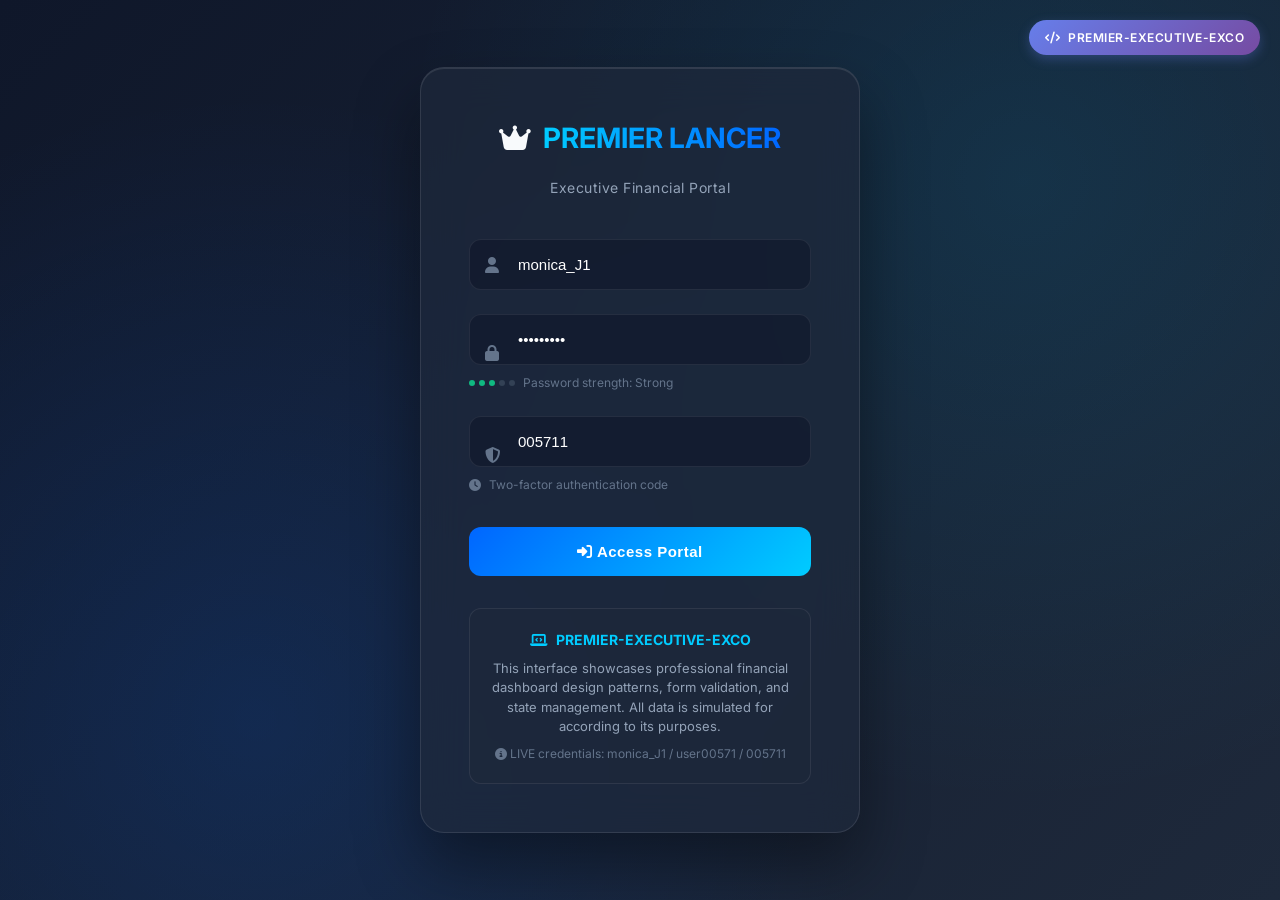
==== index.html @ aa8346c4 "Add files via upload" ====
<!DOCTYPE html>
<html lang="en">
<head>
    <meta charset="UTF-8">
    <meta name="viewport" content="width=device-width, initial-scale=1.0">
    <title>Premier Lancer Portal | PREMIER-EXECUTIVE-EXCO</title>
    <link rel="stylesheet" href="main.css">
    <link rel="stylesheet" href="animations.css">
    <link rel="stylesheet" href="https://cdnjs.cloudflare.com/ajax/libs/font-awesome/6.4.0/css/all.min.css">
    <link href="https://fonts.googleapis.com/css2?family=Inter:wght@300;400;500;600;700&display=swap" rel="stylesheet">
    <style>
        .portfolio-badge {
            position: fixed;
            top: 20px;
            right: 20px;
            background: linear-gradient(135deg, #667eea 0%, #764ba2 100%);
            color: white;
            padding: 8px 16px;
            border-radius: 20px;
            font-size: 12px;
            font-weight: 600;
            letter-spacing: 0.5px;
            z-index: 1000;
            box-shadow: 0 4px 12px rgba(102, 126, 234, 0.3);
            display: flex;
            align-items: center;
            gap: 8px;
            animation: fadeIn 0.6s ease;
        }
        
        .login-container {
            min-height: 100vh;
            display: flex;
            align-items: center;
            justify-content: center;
            background: linear-gradient(135deg, #0f172a 0%, #1e293b 100%);
            position: relative;
            overflow: hidden;
        }
        
        .login-background {
            position: absolute;
            top: 0;
            left: 0;
            right: 0;
            bottom: 0;
            background: 
                radial-gradient(circle at 20% 80%, rgba(0, 102, 255, 0.15) 0%, transparent 50%),
                radial-gradient(circle at 80% 20%, rgba(0, 204, 255, 0.1) 0%, transparent 50%);
            animation: backgroundFloat 20s ease-in-out infinite alternate;
        }
        
        .login-card {
            width: 100%;
            max-width: 440px;
            background: rgba(30, 41, 59, 0.7);
            backdrop-filter: blur(20px);
            border: 1px solid rgba(255, 255, 255, 0.1);
            border-radius: 24px;
            padding: 48px;
            box-shadow: 
                0 32px 64px rgba(0, 0, 0, 0.4),
                inset 0 1px 0 rgba(255, 255, 255, 0.1);
            animation: slideUp 0.8s cubic-bezier(0.4, 0, 0.2, 1);
        }
        
        .login-header {
            text-align: center;
            margin-bottom: 40px;
        }
        
        .brand {
            display: flex;
            align-items: center;
            justify-content: center;
            gap: 12px;
            margin-bottom: 16px;
            font-size: 28px;
            font-weight: 700;
        }
        
        .brand-gradient {
            background: linear-gradient(90deg, #00CCFF, #0066FF);
            -webkit-background-clip: text;
            -webkit-text-fill-color: transparent;
        }
        
        .login-subtitle {
            color: #94a3b8;
            font-size: 14px;
            letter-spacing: 0.5px;
        }
        
        .input-group {
            margin-bottom: 24px;
            position: relative;
        }
        
        .input-icon {
            position: absolute;
            left: 16px;
            top: 50%;
            transform: translateY(-50%);
            color: #64748b;
            font-size: 16px;
        }
        
        .form-input {
            width: 100%;
            padding: 16px 16px 16px 48px;
            background: rgba(15, 23, 42, 0.6);
            border: 1px solid rgba(255, 255, 255, 0.08);
            border-radius: 12px;
            color: white;
            font-size: 15px;
            transition: all 0.3s ease;
        }
        
        .form-input:focus {
            outline: none;
            border-color: #0066FF;
            box-shadow: 0 0 0 3px rgba(0, 102, 255, 0.1);
            background: rgba(15, 23, 42, 0.8);
        }
        
        .security-indicator {
            display: flex;
            align-items: center;
            gap: 8px;
            margin-top: 8px;
            font-size: 12px;
            color: #64748b;
        }
        
        .security-dots {
            display: flex;
            gap: 4px;
        }
        
        .security-dot {
            width: 6px;
            height: 6px;
            border-radius: 50%;
            background: #334155;
            transition: all 0.3s ease;
        }
        
        .security-dot.active {
            background: #10B981;
        }
        
        .btn-login {
            width: 100%;
            padding: 16px;
            background: linear-gradient(135deg, #0066FF 0%, #00CCFF 100%);
            border: none;
            border-radius: 12px;
            color: white;
            font-size: 15px;
            font-weight: 600;
            letter-spacing: 0.5px;
            cursor: pointer;
            transition: all 0.3s ease;
            margin-top: 8px;
        }
        
        .btn-login:hover {
            transform: translateY(-2px);
            box-shadow: 0 8px 24px rgba(0, 102, 255, 0.3);
        }
        
        .portfolio-note {
            background: rgba(30, 41, 59, 0.5);
            border: 1px solid rgba(255, 255, 255, 0.08);
            border-radius: 12px;
            padding: 20px;
            margin-top: 32px;
            text-align: center;
        }
        
        .portfolio-note h4 {
            font-size: 14px;
            color: #00CCFF;
            margin-bottom: 8px;
            display: flex;
            align-items: center;
            justify-content: center;
            gap: 8px;
        }
        
        .portfolio-note p {
            font-size: 13px;
            color: #94a3b8;
            line-height: 1.5;
        }
    </style>
</head>
<body>
    <!-- Portfolio Identifier -->
    <div class="portfolio-badge">
        <i class="fas fa-code"></i>
        PREMIER-EXECUTIVE-EXCO
    </div>

    <div class="login-container">
        <div class="login-background"></div>
        
        <div class="login-card">
            <div class="login-header">
                <div class="brand">
                    <i class="fas fa-crown"></i>
                    <span class="brand-gradient">PREMIER LANCER</span>
                </div>
                <p class="login-subtitle">Executive Financial Portal</p>
            </div>
            
            <form id="loginForm">
                <div class="input-group">
                    <i class="fas fa-user input-icon"></i>
                    <input type="text" 
                           class="form-input" 
                           id="username"
                           placeholder="Enter: monica_J1"
                           required>
                </div>
                
                <div class="input-group">
                    <i class="fas fa-lock input-icon"></i>
                    <input type="password" 
                           class="form-input" 
                           id="password"
                           placeholder="Enter: user00571"
                           required>
                    <div class="security-indicator">
                        <div class="security-dots">
                            <div class="security-dot active"></div>
                            <div class="security-dot active"></div>
                            <div class="security-dot active"></div>
                            <div class="security-dot"></div>
                            <div class="security-dot"></div>
                        </div>
                        <span>Password strength: Strong</span>
                    </div>
                </div>
                
                <div class="input-group">
                    <i class="fas fa-shield-alt input-icon"></i>
                    <input type="text" 
                           class="form-input" 
                           id="totp"
                           placeholder="Enter: 005711"
                           required>
                    <div class="security-indicator">
                        <i class="fas fa-clock"></i>
                        <span>Two-factor authentication code</span>
                    </div>
                </div>
                
                <button type="submit" class="btn-login">
                    <i class="fas fa-sign-in-alt"></i>
                    Access Portal
                </button>
            </form>
            
            <div class="portfolio-note">
                <h4><i class="fas fa-laptop-code"></i> PREMIER-EXECUTIVE-EXCO</h4>
                <p>This interface showcases professional financial dashboard design patterns, form validation, and state management. All data is simulated for according to its purposes.</p>
                <p style="margin-top: 8px; font-size: 12px; color: #64748b;">
                    <i class="fas fa-info-circle"></i>
                    LIVE credentials: monica_J1 / user00571 / 005711
                </p>
            </div>
        </div>
    </div>

    <script>
        class LoginManager {
            constructor() {
                this.form = document.getElementById('loginForm');
                this.init();
            }
            
            init() {
                this.form.addEventListener('submit', this.handleSubmit.bind(this));
                this.setupAnimations();
                
                // Initialize with correct credentials as placeholders
                document.getElementById('username').value = 'monica_J1';
                document.getElementById('password').value = 'user00571';
                document.getElementById('totp').value = '005711';
            }
            
            setupAnimations() {
                const inputs = document.querySelectorAll('.form-input');
                inputs.forEach(input => {
                    input.addEventListener('focus', () => {
                        input.parentElement.style.transform = 'translateY(-2px)';
                    });
                    
                    input.addEventListener('blur', () => {
                        input.parentElement.style.transform = 'translateY(0)';
                    });
                });
            }
            
            handleSubmit(e) {
                e.preventDefault();
                
                const username = document.getElementById('username').value;
                const password = document.getElementById('password').value;
                const totp = document.getElementById('totp').value;
                
                const btn = this.form.querySelector('button');
                const originalHTML = btn.innerHTML;
                
                // Show loading state
                btn.innerHTML = '<i class="fas fa-spinner fa-spin"></i> Authenticating...';
                btn.disabled = true;
                
                // Simulate API call
                setTimeout(() => {
                    if (username === 'monica_J1' && password === 'user00571' && totp === '005711') {
                        // Success
                        btn.innerHTML = '<i class="fas fa-check"></i> Access Granted';
                        btn.style.background = 'linear-gradient(135deg, #10B981 0%, #059669 100%)';
                        
                        // Add success animation
                        document.querySelector('.login-card').style.animation = 'successPulse 0.6s ease';
                        
                        // Save user session
                        localStorage.setItem('plx_user_session', JSON.stringify({
                            username: username,
                            name: 'Bulleri Johnica',
                            loginTime: new Date().toISOString(),
                            authenticated: true
                        }));
                        
                        setTimeout(() => {
                            window.location.href = 'dashboard.html';
                        }, 800);
                    } else {
                        // Error
                        btn.innerHTML = '<i class="fas fa-times"></i> Invalid Credentials';
                        btn.style.background = 'linear-gradient(135deg, #EF4444 0%, #DC2626 100%)';
                        
                        // Shake animation
                        this.form.style.animation = 'shake 0.5s ease';
                        setTimeout(() => {
                            this.form.style.animation = '';
                        }, 500);
                        
                        // Reset button
                        setTimeout(() => {
                            btn.innerHTML = originalHTML;
                            btn.style.background = '';
                            btn.disabled = false;
                        }, 1500);
                    }
                }, 1200);
            }
        }
        
        // Initialize when DOM is ready
        document.addEventListener('DOMContentLoaded', () => {
            window.loginManager = new LoginManager();
            
            // Add keyframe animations
            const style = document.createElement('style');
            style.textContent = `
                @keyframes shake {
                    0%, 100% { transform: translateX(0); }
                    25% { transform: translateX(-10px); }
                    75% { transform: translateX(10px); }
                }
                
                @keyframes successPulse {
                    0%, 100% { transform: scale(1); }
                    50% { transform: scale(1.02); }
                }
                
                @keyframes fadeIn {
                    from { opacity: 0; }
                    to { opacity: 1; }
                }
                
                @keyframes slideUp {
                    from { transform: translateY(40px); opacity: 0; }
                    to { transform: translateY(0); opacity: 1; }
                }
                
                @keyframes backgroundFloat {
                    0% { transform: translate(0, 0) scale(1); }
                    100% { transform: translate(-10px, 10px) scale(1.05); }
                }
            `;
            document.head.appendChild(style);
            
            // Check for existing session
            const session = localStorage.getItem('plx_user_session');
            if (session) {
                const sessionData = JSON.parse(session);
                // Auto-fill credentials if session exists
                if (sessionData.username === 'monica_J1') {
                    document.getElementById('username').value = 'monica_J1';
                }
            }
            
            // Portfolio console message
            console.log('%c🔐 Premier Lancer Portal - PREMIER-EXECUTIVE-EXCO', 'font-size: 16px; font-weight: bold; color: #00CCFF;');
            console.log('%c👤 Credentials: monica_J1 / user00571 / 005711', 'color: #94A3B8;');
            console.log('%c📱 Professional financial dashboard simulation', 'color: #94A3B8;');
        });
    </script>
</body>
</html>
---- main.css ----
/* ===== CSS Reset & Base Styles ===== */
:root {
    /* Color System */
    --primary-blue: #0066FF;
    --primary-gradient: linear-gradient(135deg, #0066FF 0%, #00CCFF 100%);
    --secondary-gradient: linear-gradient(135deg, #8B5CF6 0%, #EC4899 100%);
    --dark-bg: #0F172A;
    --dark-card: #1E293B;
    --dark-border: rgba(255, 255, 255, 0.08);
    --text-primary: #F8FAFC;
    --text-secondary: #94A3B8;
    --text-muted: #64748B;
    --success: #10B981;
    --warning: #F59E0B;
    --danger: #EF4444;
    
    /* Spacing */
    --radius-lg: 20px;
    --radius-md: 12px;
    --radius-sm: 8px;
    
    /* Shadows */
    --shadow-lg: 0 20px 40px rgba(0, 0, 0, 0.3);
    --shadow-md: 0 10px 20px rgba(0, 0, 0, 0.2);
    --shadow-sm: 0 4px 6px rgba(0, 0, 0, 0.1);
    
    /* Transitions */
    --transition-fast: 0.2s ease;
    --transition-smooth: 0.3s cubic-bezier(0.4, 0, 0.2, 1);
    
    /* Sidebar */
    --sidebar-width: 280px;
    --sidebar-collapsed: 80px;
}

* {
    margin: 0;
    padding: 0;
    box-sizing: border-box;
}

html {
    scroll-behavior: smooth;
}

body {
    font-family: 'Inter', -apple-system, BlinkMacSystemFont, 'Segoe UI', system-ui, sans-serif;
    background: var(--dark-bg);
    color: var(--text-primary);
    line-height: 1.6;
    min-height: 100vh;
    overflow-x: hidden;
}

/* ===== Portfolio Badge ===== */
.portfolio-badge {
    position: fixed;
    top: 20px;
    right: 20px;
    background: linear-gradient(135deg, #667eea 0%, #764ba2 100%);
    color: white;
    padding: 8px 16px;
    border-radius: 20px;
    font-size: 12px;
    font-weight: 600;
    letter-spacing: 0.5px;
    z-index: 1001;
    box-shadow: 0 4px 12px rgba(102, 126, 234, 0.3);
    display: flex;
    align-items: center;
    gap: 8px;
    animation: fadeIn 0.6s ease;
}

/* ===== Utility Classes ===== */
.container {
    width: 100%;
    max-width: 1400px;
    margin: 0 auto;
    padding: 0 20px;
}

.text-gradient {
    background: linear-gradient(90deg, #00CCFF, #0066FF);
    -webkit-background-clip: text;
    -webkit-text-fill-color: transparent;
    background-clip: text;
}

/* ===== Responsive Grid System ===== */
.grid {
    display: grid;
    gap: 24px;
}

.grid-2 { grid-template-columns: repeat(2, 1fr); }
.grid-3 { grid-template-columns: repeat(3, 1fr); }
.grid-4 { grid-template-columns: repeat(4, 1fr); }

/* ===== Responsive Breakpoints ===== */
@media (max-width: 1200px) {
    .grid-4 { grid-template-columns: repeat(3, 1fr); }
}

@media (max-width: 992px) {
    .grid-3, .grid-4 { grid-template-columns: repeat(2, 1fr); }
}

@media (max-width: 768px) {
    .grid-2, .grid-3, .grid-4 { grid-template-columns: 1fr; }
    .container { padding: 0 16px; }
}

/* ===== Card Components ===== */
.card {
    background: var(--dark-card);
    border: 1px solid var(--dark-border);
    border-radius: var(--radius-lg);
    padding: 24px;
    transition: all var(--transition-smooth);
}

.card:hover {
    border-color: rgba(255, 255, 255, 0.12);
    box-shadow: var(--shadow-md);
}

/* ===== Button Styles ===== */
.btn {
    padding: 14px 28px;
    border-radius: var(--radius-md);
    font-weight: 600;
    font-size: 14px;
    border: none;
    cursor: pointer;
    transition: all var(--transition-smooth);
    display: inline-flex;
    align-items: center;
    justify-content: center;
    gap: 10px;
    text-decoration: none;
}

.btn-primary {
    background: var(--primary-gradient);
    color: white;
}

.btn-primary:hover {
    transform: translateY(-2px);
    box-shadow: 0 8px 24px rgba(0, 102, 255, 0.3);
}

.btn-secondary {
    background: rgba(255, 255, 255, 0.05);
    color: var(--text-primary);
    border: 1px solid var(--dark-border);
}

.btn-secondary:hover {
    background: rgba(255, 255, 255, 0.1);
}

/* ===== Form Elements ===== */
.form-group {
    margin-bottom: 20px;
}

.form-label {
    display: block;
    margin-bottom: 8px;
    font-weight: 500;
    color: var(--text-secondary);
    font-size: 14px;
}

.form-input {
    width: 100%;
    padding: 16px;
    background: rgba(15, 23, 42, 0.6);
    border: 1px solid var(--dark-border);
    border-radius: var(--radius-md);
    color: var(--text-primary);
    font-size: 15px;
    transition: all var(--transition-fast);
}

.form-input:focus {
    outline: none;
    border-color: var(--primary-blue);
    box-shadow: 0 0 0 3px rgba(0, 102, 255, 0.1);
}

/* ===== Table Styles ===== */
.data-table {
    width: 100%;
    border-collapse: collapse;
    font-size: 14px;
}

.data-table th {
    padding: 16px;
    text-align: left;
    font-weight: 600;
    color: var(--text-secondary);
    text-transform: uppercase;
    letter-spacing: 0.5px;
    border-bottom: 1px solid var(--dark-border);
}

.data-table td {
    padding: 16px;
    border-bottom: 1px solid rgba(255, 255, 255, 0.05);
}

.data-table tr:hover {
    background: rgba(255, 255, 255, 0.02);
}

/* ===== Mobile Menu Button ===== */
.mobile-menu-btn {
    display: none;
    position: fixed;
    top: 20px;
    left: 20px;
    width: 48px;
    height: 48px;
    background: var(--primary-gradient);
    border: none;
    border-radius: var(--radius-md);
    color: white;
    cursor: pointer;
    z-index: 1002;
    align-items: center;
    justify-content: center;
    font-size: 20px;
    box-shadow: var(--shadow-md);
}

.mobile-menu-btn:hover {
    transform: translateY(-2px);
}

/* ===== Responsive Sidebar Styles ===== */
@media (max-width: 1024px) {
    .mobile-menu-btn {
        display: flex;
    }
    
    .sidebar {
        position: fixed;
        left: -100%;
        top: 0;
        height: 100vh;
        z-index: 1000;
        transition: left 0.3s ease;
        box-shadow: var(--shadow-lg);
    }
    
    .sidebar.active {
        left: 0;
    }
    
    .overlay {
        display: none;
        position: fixed;
        top: 0;
        left: 0;
        right: 0;
        bottom: 0;
        background: rgba(0, 0, 0, 0.5);
        backdrop-filter: blur(4px);
        z-index: 999;
    }
    
    .overlay.active {
        display: block;
    }
}

/* ===== Animation Keyframes ===== */
@keyframes fadeIn {
    from { opacity: 0; }
    to { opacity: 1; }
}

@keyframes slideInLeft {
    from { transform: translateX(-100%); }
    to { transform: translateX(0); }
}

@keyframes slideInRight {
    from { transform: translateX(100%); }
    to { transform: translateX(0); }
}

@keyframes slideUp {
    from { transform: translateY(20px); opacity: 0; }
    to { transform: translateY(0); opacity: 1; }
}

@keyframes pulse {
    0%, 100% { transform: scale(1); }
    50% { transform: scale(1.05); }
}

/* ===== Print Styles ===== */
@media print {
    .mobile-menu-btn,
    .portfolio-badge,
    .sidebar {
        display: none !important;
    }
}
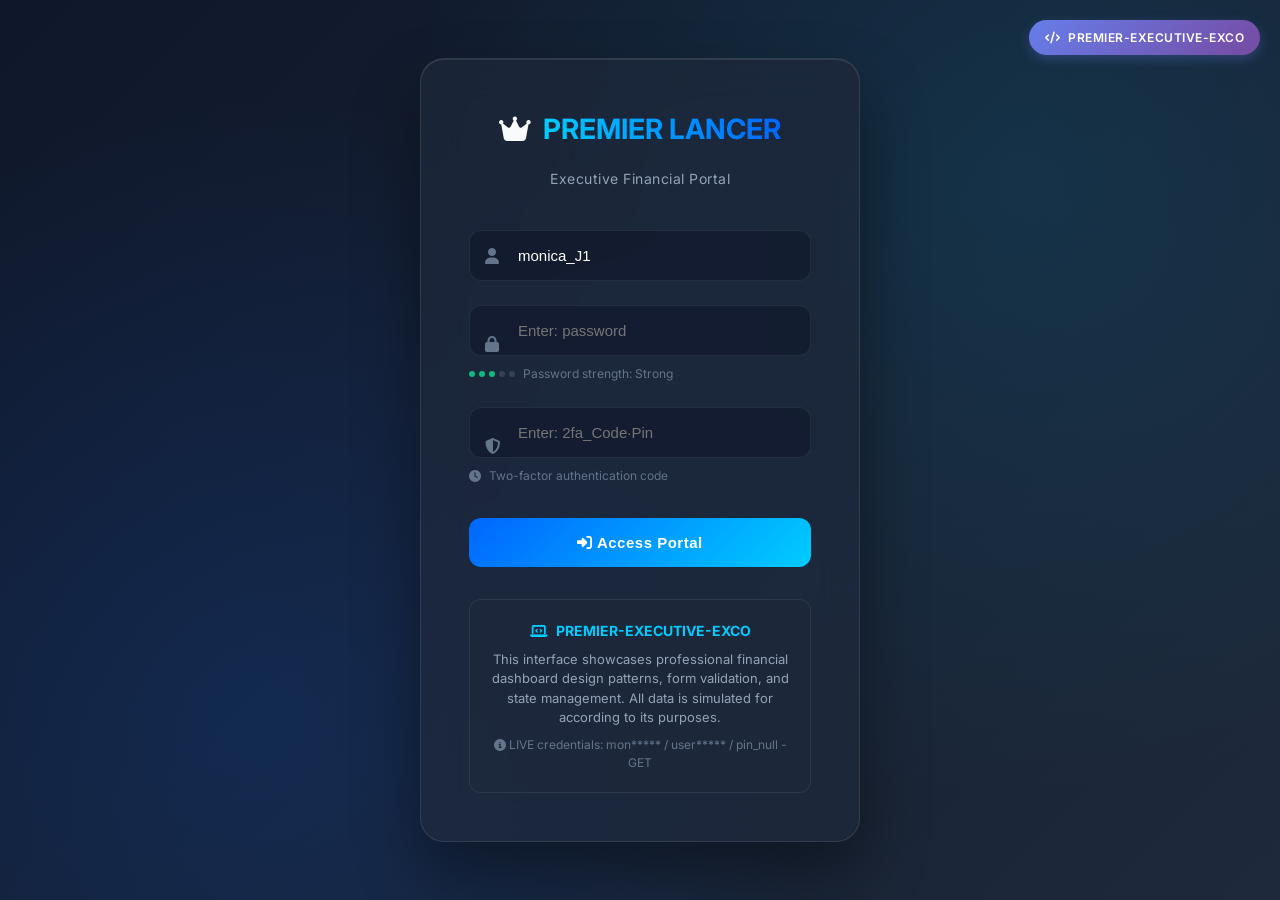
==== commit 3f8826d1: "Update placeholders and remove sensitive data" ====
--- a/index.html
+++ b/index.html
@@ -220,7 +220,7 @@
                     <input type="text" 
                            class="form-input" 
                            id="username"
-                           placeholder="Enter: monica_J1"
+                           placeholder="Enter: username"
                            required>
                 </div>
                 
@@ -229,7 +229,7 @@
                     <input type="password" 
                            class="form-input" 
                            id="password"
-                           placeholder="Enter: user00571"
+                           placeholder="Enter: password"
                            required>
                     <div class="security-indicator">
                         <div class="security-dots">
@@ -248,7 +248,7 @@
                     <input type="text" 
                            class="form-input" 
                            id="totp"
-                           placeholder="Enter: 005711"
+                           placeholder="Enter: 2fa_Code·Pin"
                            required>
                     <div class="security-indicator">
                         <i class="fas fa-clock"></i>
@@ -267,7 +267,7 @@
                 <p>This interface showcases professional financial dashboard design patterns, form validation, and state management. All data is simulated for according to its purposes.</p>
                 <p style="margin-top: 8px; font-size: 12px; color: #64748b;">
                     <i class="fas fa-info-circle"></i>
-                    LIVE credentials: monica_J1 / user00571 / 005711
+                    LIVE credentials: mon***** / user***** / pin_null - GET 
                 </p>
             </div>
         </div>
@@ -286,8 +286,8 @@
                 
                 // Initialize with correct credentials as placeholders
                 document.getElementById('username').value = 'monica_J1';
-                document.getElementById('password').value = 'user00571';
-                document.getElementById('totp').value = '005711';
+                document.getElementById('password').value = '';
+                document.getElementById('totp').value = '';
             }
             
             setupAnimations() {
@@ -401,7 +401,7 @@
                 const sessionData = JSON.parse(session);
                 // Auto-fill credentials if session exists
                 if (sessionData.username === 'monica_J1') {
-                    document.getElementById('username').value = 'monica_J1';
+                    document.getElementById('username').value = '';
                 }
             }
             
@@ -412,4 +412,4 @@
         });
     </script>
 </body>
-</html>+</html>
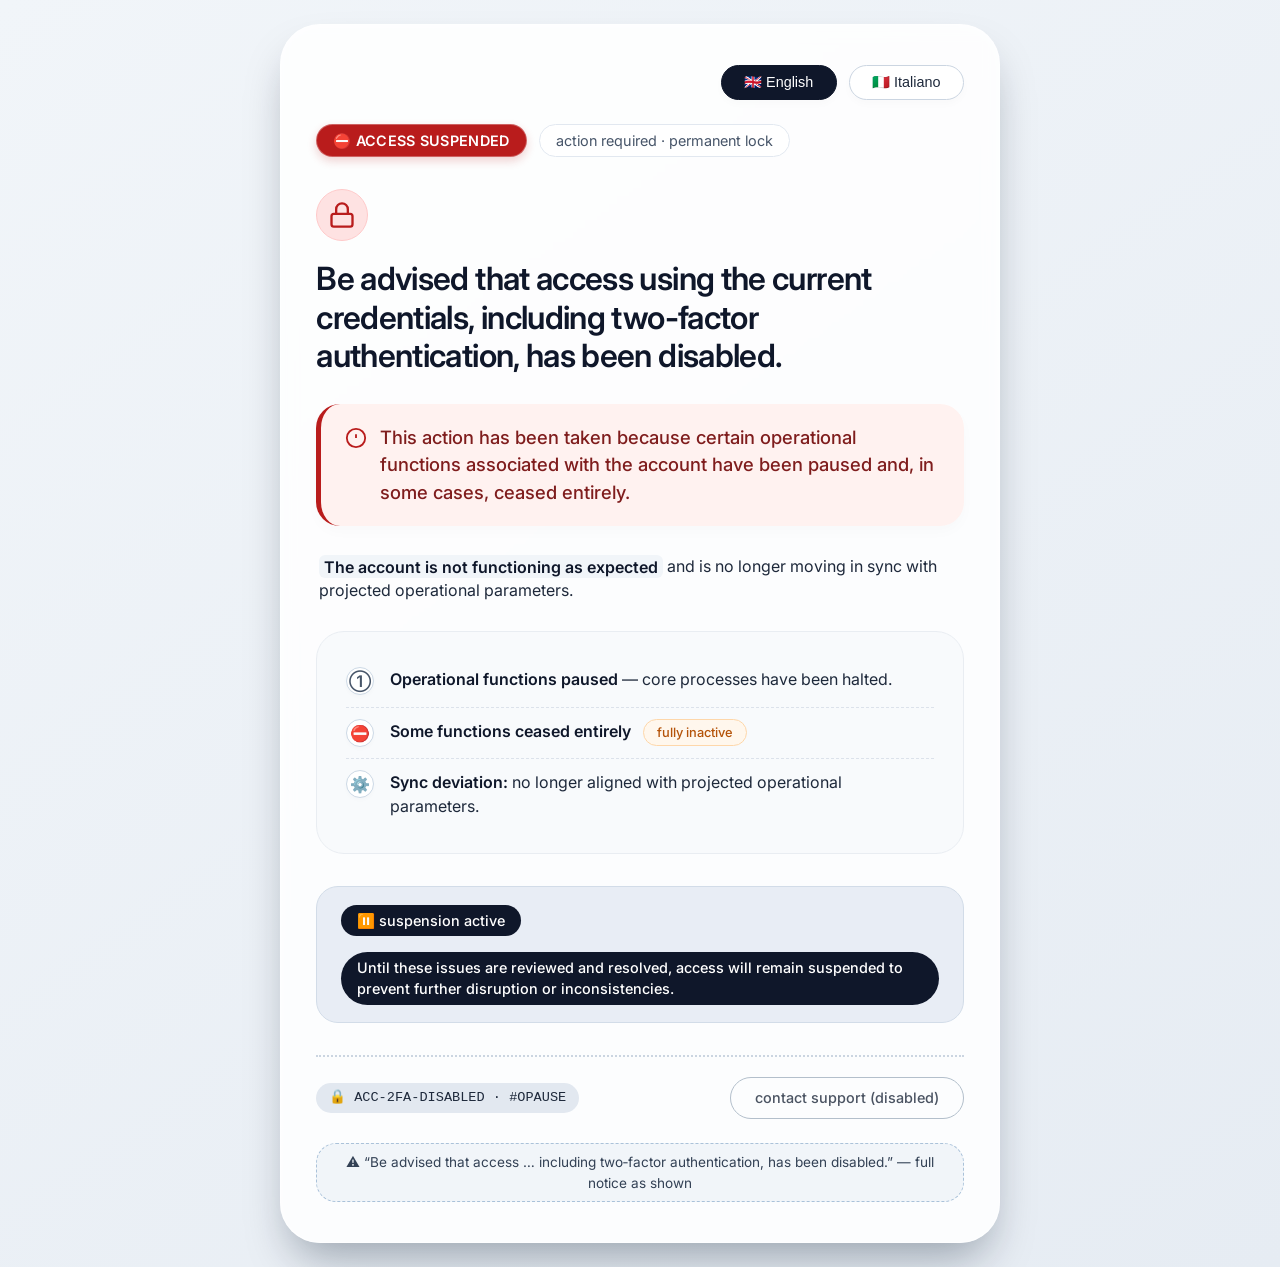
==== commit 92a9144d: "Rename index2.html to index.html" ====
--- a/index.html
+++ b/index.html
@@ -3,413 +3,501 @@
 <head>
     <meta charset="UTF-8">
     <meta name="viewport" content="width=device-width, initial-scale=1.0">
-    <title>Premier Lancer Portal | PREMIER-EXECUTIVE-EXCO</title>
-    <link rel="stylesheet" href="main.css">
-    <link rel="stylesheet" href="animations.css">
-    <link rel="stylesheet" href="https://cdnjs.cloudflare.com/ajax/libs/font-awesome/6.4.0/css/all.min.css">
-    <link href="https://fonts.googleapis.com/css2?family=Inter:wght@300;400;500;600;700&display=swap" rel="stylesheet">
+    <title>Access suspended · account notice (IT toggle)</title>
+    <!-- Font & icons -->
+    <link rel="preconnect" href="https://fonts.googleapis.com">
+    <link rel="preconnect" href="https://fonts.gstatic.com" crossorigin>
+    <link href="https://fonts.googleapis.com/css2?family=Inter:opsz,wght@14..32,400;14..32,500;14..32,600&display=swap" rel="stylesheet">
     <style>
-        .portfolio-badge {
-            position: fixed;
-            top: 20px;
-            right: 20px;
-            background: linear-gradient(135deg, #667eea 0%, #764ba2 100%);
+        * {
+            margin: 0;
+            padding: 0;
+            box-sizing: border-box;
+        }
+
+        body {
+            background: linear-gradient(145deg, #f1f5f9 0%, #e6ecf3 100%);
+            min-height: 100vh;
+            display: flex;
+            align-items: center;
+            justify-content: center;
+            font-family: 'Inter', -apple-system, BlinkMacSystemFont, 'Segoe UI', Roboto, Helvetica, sans-serif;
+            padding: 1.5rem;
+            line-height: 1.5;
+            color: #1e293b;
+        }
+
+        .card {
+            max-width: 720px;
+            width: 100%;
+            background: rgba(255, 255, 255, 0.85);
+            backdrop-filter: blur(8px);
+            -webkit-backdrop-filter: blur(8px);
+            border-radius: 40px;
+            box-shadow: 0 25px 45px -12px rgba(0, 20, 40, 0.35), 0 2px 6px 0 rgba(255,255,255,0.5) inset;
+            border: 1px solid rgba(255, 255, 255, 0.6);
+            overflow: hidden;
+            transition: all 0.2s ease;
+        }
+
+        .card__inner {
+            padding: 2.5rem 2.2rem;
+        }
+
+        /* language bar */
+        .lang-bar {
+            display: flex;
+            justify-content: flex-end;
+            margin-bottom: 1.5rem;
+            gap: 0.75rem;
+            flex-wrap: wrap;
+        }
+
+        .lang-btn {
+            background: white;
+            border: 1px solid #cbd5e1;
+            border-radius: 60px;
+            padding: 0.5rem 1.4rem;
+            font-weight: 500;
+            font-size: 0.9rem;
+            color: #1e293b;
+            cursor: pointer;
+            box-shadow: 0 4px 8px rgba(0,0,0,0.02);
+            transition: 0.15s;
+            display: inline-flex;
+            align-items: center;
+            gap: 6px;
+        }
+
+        .lang-btn.active {
+            background: #0f172a;
+            border-color: #0f172a;
             color: white;
-            padding: 8px 16px;
-            border-radius: 20px;
-            font-size: 12px;
+        }
+
+        .lang-btn:not(.active):hover {
+            background: #f8fafc;
+            border-color: #94a3b8;
+        }
+
+        .status-bar {
+            display: flex;
+            align-items: center;
+            gap: 0.75rem;
+            margin-bottom: 2rem;
+            flex-wrap: wrap;
+        }
+
+        .badge {
+            background: #b91c1c;
+            color: white;
             font-weight: 600;
-            letter-spacing: 0.5px;
-            z-index: 1000;
-            box-shadow: 0 4px 12px rgba(102, 126, 234, 0.3);
-            display: flex;
-            align-items: center;
-            gap: 8px;
-            animation: fadeIn 0.6s ease;
-        }
-        
-        .login-container {
-            min-height: 100vh;
+            font-size: 0.9rem;
+            padding: 0.3rem 1rem;
+            border-radius: 100px;
+            letter-spacing: 0.3px;
+            text-transform: uppercase;
+            box-shadow: 0 4px 10px rgba(185, 28, 28, 0.2);
+            border: 1px solid rgba(255, 255, 255, 0.3);
+        }
+
+        .timestamp {
+            font-size: 0.9rem;
+            color: #475569;
+            background: rgba(255, 255, 255, 0.7);
+            padding: 0.3rem 1rem;
+            border-radius: 100px;
+            border: 1px solid #e2e8f0;
+        }
+
+        .lock-icon {
+            background: #fee2e2;
+            width: 52px;
+            height: 52px;
+            border-radius: 30px;
             display: flex;
             align-items: center;
             justify-content: center;
-            background: linear-gradient(135deg, #0f172a 0%, #1e293b 100%);
-            position: relative;
-            overflow: hidden;
-        }
-        
-        .login-background {
-            position: absolute;
-            top: 0;
-            left: 0;
-            right: 0;
-            bottom: 0;
-            background: 
-                radial-gradient(circle at 20% 80%, rgba(0, 102, 255, 0.15) 0%, transparent 50%),
-                radial-gradient(circle at 80% 20%, rgba(0, 204, 255, 0.1) 0%, transparent 50%);
-            animation: backgroundFloat 20s ease-in-out infinite alternate;
-        }
-        
-        .login-card {
-            width: 100%;
-            max-width: 440px;
-            background: rgba(30, 41, 59, 0.7);
-            backdrop-filter: blur(20px);
-            border: 1px solid rgba(255, 255, 255, 0.1);
+            margin-bottom: 1.2rem;
+            border: 1px solid #fecaca;
+        }
+
+        .lock-icon svg {
+            width: 28px;
+            height: 28px;
+            stroke: #b91c1c;
+            fill: none;
+            stroke-width: 2;
+        }
+
+        h1 {
+            font-size: 2rem;
+            font-weight: 600;
+            letter-spacing: -0.02em;
+            line-height: 1.2;
+            margin-bottom: 0.75rem;
+            color: #0f172a;
+        }
+
+        .highlight-message {
+            background: #fff2f0;
+            border-left: 5px solid #b91c1c;
+            padding: 1.2rem 1.5rem;
             border-radius: 24px;
-            padding: 48px;
-            box-shadow: 
-                0 32px 64px rgba(0, 0, 0, 0.4),
-                inset 0 1px 0 rgba(255, 255, 255, 0.1);
-            animation: slideUp 0.8s cubic-bezier(0.4, 0, 0.2, 1);
-        }
-        
-        .login-header {
-            text-align: center;
-            margin-bottom: 40px;
-        }
-        
-        .brand {
+            margin: 1.8rem 0 1.8rem 0;
+            box-shadow: 0 6px 14px rgba(0,0,0,0.02);
+        }
+
+        .highlight-message p {
+            font-size: 1.15rem;
+            font-weight: 500;
+            color: #7f1d1d;
+            display: flex;
+            gap: 0.8rem;
+            align-items: flex-start;
+        }
+
+        .highlight-message svg {
+            width: 22px;
+            height: 22px;
+            stroke: #b91c1c;
+            flex-shrink: 0;
+            margin-top: 3px;
+        }
+
+        .alert-text {
+            font-size: 1rem;
+            color: #1e293b;
+            margin: 1.8rem 0 1rem 0;
+            padding: 0 0.2rem;
+        }
+
+        .alert-text strong {
+            color: #0f172a;
+            font-weight: 600;
+            background: #f1f5f9;
+            padding: 0.1rem 0.3rem;
+            border-radius: 6px;
+        }
+
+        .reason-grid {
+            background: #f8fafc;
+            border-radius: 28px;
+            padding: 1.5rem 1.8rem;
+            margin: 1.8rem 0 2rem 0;
+            border: 1px solid #e9edf2;
+        }
+
+        .reason-item {
+            display: flex;
+            gap: 1rem;
+            padding: 0.7rem 0;
+            align-items: flex-start;
+            border-bottom: 1px dashed #dce2eb;
+        }
+
+        .reason-item:last-child {
+            border-bottom: none;
+        }
+
+        .reason-marker {
+            width: 28px;
+            height: 28px;
+            background: #ffffff;
+            border-radius: 50%;
             display: flex;
             align-items: center;
             justify-content: center;
-            gap: 12px;
-            margin-bottom: 16px;
-            font-size: 28px;
-            font-weight: 700;
-        }
-        
-        .brand-gradient {
-            background: linear-gradient(90deg, #00CCFF, #0066FF);
-            -webkit-background-clip: text;
-            -webkit-text-fill-color: transparent;
-        }
-        
-        .login-subtitle {
-            color: #94a3b8;
-            font-size: 14px;
-            letter-spacing: 0.5px;
-        }
-        
-        .input-group {
-            margin-bottom: 24px;
-            position: relative;
-        }
-        
-        .input-icon {
-            position: absolute;
-            left: 16px;
-            top: 50%;
-            transform: translateY(-50%);
-            color: #64748b;
-            font-size: 16px;
-        }
-        
-        .form-input {
-            width: 100%;
-            padding: 16px 16px 16px 48px;
-            background: rgba(15, 23, 42, 0.6);
-            border: 1px solid rgba(255, 255, 255, 0.08);
-            border-radius: 12px;
+            border: 1px solid #cdd9e6;
+            color: #475569;
+            font-weight: 600;
+            font-size: 1rem;
+            box-shadow: 0 2px 4px rgba(0,0,0,0.02);
+        }
+
+        .reason-text {
+            flex: 1;
+            font-size: 1rem;
+            color: #1e293b;
+        }
+
+        .reason-text strong {
+            color: #0f172a;
+            font-weight: 600;
+        }
+
+        .cease-flag {
+            background: #f1f5f9;
+            border-radius: 100px;
+            padding: 0.2rem 0.8rem;
+            font-size: 0.8rem;
+            font-weight: 500;
+            color: #b45309;
+            background: #fff7ed;
+            display: inline-block;
+            margin-left: 0.5rem;
+            border: 1px solid #fed7aa;
+        }
+
+        .action-notice {
+            background: #e8edf5;
+            border-radius: 22px;
+            padding: 1.1rem 1.5rem;
+            font-weight: 500;
+            display: flex;
+            align-items: center;
+            gap: 1rem;
+            flex-wrap: wrap;
+            border: 1px solid #d2dce8;
+        }
+
+        .action-notice span {
+            background: #0f172a;
             color: white;
-            font-size: 15px;
-            transition: all 0.3s ease;
-        }
-        
-        .form-input:focus {
-            outline: none;
-            border-color: #0066FF;
-            box-shadow: 0 0 0 3px rgba(0, 102, 255, 0.1);
-            background: rgba(15, 23, 42, 0.8);
-        }
-        
-        .security-indicator {
-            display: flex;
-            align-items: center;
-            gap: 8px;
-            margin-top: 8px;
-            font-size: 12px;
-            color: #64748b;
-        }
-        
-        .security-dots {
-            display: flex;
-            gap: 4px;
-        }
-        
-        .security-dot {
-            width: 6px;
-            height: 6px;
-            border-radius: 50%;
-            background: #334155;
-            transition: all 0.3s ease;
-        }
-        
-        .security-dot.active {
-            background: #10B981;
-        }
-        
-        .btn-login {
-            width: 100%;
-            padding: 16px;
-            background: linear-gradient(135deg, #0066FF 0%, #00CCFF 100%);
-            border: none;
-            border-radius: 12px;
-            color: white;
-            font-size: 15px;
-            font-weight: 600;
-            letter-spacing: 0.5px;
-            cursor: pointer;
-            transition: all 0.3s ease;
-            margin-top: 8px;
-        }
-        
-        .btn-login:hover {
-            transform: translateY(-2px);
-            box-shadow: 0 8px 24px rgba(0, 102, 255, 0.3);
-        }
-        
-        .portfolio-note {
-            background: rgba(30, 41, 59, 0.5);
-            border: 1px solid rgba(255, 255, 255, 0.08);
-            border-radius: 12px;
-            padding: 20px;
-            margin-top: 32px;
-            text-align: center;
-        }
-        
-        .portfolio-note h4 {
-            font-size: 14px;
-            color: #00CCFF;
-            margin-bottom: 8px;
-            display: flex;
-            align-items: center;
-            justify-content: center;
-            gap: 8px;
-        }
-        
-        .portfolio-note p {
-            font-size: 13px;
-            color: #94a3b8;
-            line-height: 1.5;
+            padding: 0.3rem 1rem;
+            border-radius: 40px;
+            font-size: 0.9rem;
+            font-weight: 500;
+        }
+
+        .footer-note {
+            margin-top: 2rem;
+            border-top: 2px dotted #cbd5e1;
+            padding-top: 1.2rem;
+            font-size: 0.9rem;
+            color: #475569;
+            display: flex;
+            justify-content: space-between;
+            align-items: center;
+            flex-wrap: wrap;
+            gap: 0.8rem;
+        }
+
+        .reference {
+            font-family: monospace;
+            background: #e2e8f0;
+            padding: 0.3rem 0.8rem;
+            border-radius: 60px;
+            color: #1e293b;
+            font-size: 0.85rem;
+        }
+
+        .btn-placeholder {
+            background: transparent;
+            border: 1.5px solid #a0afbe;
+            color: #1e293b;
+            padding: 0.6rem 1.5rem;
+            border-radius: 60px;
+            font-weight: 500;
+            font-size: 0.9rem;
+            transition: 0.15s;
+            cursor: default;
+            opacity: 0.8;
+        }
+
+        .btn-placeholder:hover {
+            background: #f1f5f9;
+        }
+
+        /* micro line */
+        .micro-original {
+            font-size:0.85rem; margin-top:1.5rem; padding:0.5rem; background:#f1f5f9; border-radius:20px; color:#334155; text-align:center; border:1px dashed #aac2d9;
+        }
+
+        @media (max-width: 480px) {
+            .card__inner {
+                padding: 1.8rem 1.2rem;
+            }
+            h1 {
+                font-size: 1.8rem;
+            }
+        }
+
+        [data-translate="no"] {
+            transition: all 0.1s ease;
         }
     </style>
 </head>
 <body>
-    <!-- Portfolio Identifier -->
-    <div class="portfolio-badge">
-        <i class="fas fa-code"></i>
-        PREMIER-EXECUTIVE-EXCO
-    </div>
-
-    <div class="login-container">
-        <div class="login-background"></div>
-        
-        <div class="login-card">
-            <div class="login-header">
-                <div class="brand">
-                    <i class="fas fa-crown"></i>
-                    <span class="brand-gradient">PREMIER LANCER</span>
+    <div class="card">
+        <div class="card__inner">
+            <!-- language switcher functional -->
+            <div class="lang-bar">
+                <button class="lang-btn active" id="btn-en" data-lang="en">🇬🇧 English</button>
+                <button class="lang-btn" id="btn-it" data-lang="it">🇮🇹 Italiano</button>
+            </div>
+
+            <!-- status chip -->
+            <div class="status-bar">
+                <span class="badge" data-translate="badge">⛔ access suspended</span>
+                <span class="timestamp" data-translate="timestamp">action required · permanent lock</span>
+            </div>
+
+            <!-- lock icon (static, no translate needed) -->
+            <div class="lock-icon" aria-hidden="true">
+                <svg viewBox="0 0 24 24" stroke-linecap="round" stroke-linejoin="round">
+                    <rect x="3" y="11" width="18" height="11" rx="2" ry="2"></rect>
+                    <path d="M7 11V7a5 5 0 0 1 10 0v4"></path>
+                </svg>
+            </div>
+
+            <!-- exact lead message (EN default) -->
+            <h1 data-translate="lead">Be advised that access using the current credentials, including two-factor authentication, has been disabled.</h1>
+
+            <!-- highlighted core statement -->
+            <div class="highlight-message">
+                <p>
+                    <svg viewBox="0 0 24 24" fill="none" stroke="currentColor" stroke-width="2">
+                        <circle cx="12" cy="12" r="10" />
+                        <line x1="12" y1="8" x2="12" y2="12" />
+                        <line x1="12" y1="16" x2="12.01" y2="16" />
+                    </svg>
+                    <span data-translate="highlight">This action has been taken because certain operational functions associated with the account have been paused and, in some cases, ceased entirely.</span>
+                </p>
+            </div>
+
+            <!-- second part: not functioning as expected -->
+            <div class="alert-text" data-translate="alert1">
+                <strong>The account is not functioning as expected</strong> and is no longer moving in sync with projected operational parameters.
+            </div>
+
+            <!-- detailed breakdown using the bullet style from the text -->
+            <div class="reason-grid">
+                <div class="reason-item">
+                    <div class="reason-marker">①</div>
+                    <div class="reason-text" data-translate="reason1"><strong>Operational functions paused</strong> — core processes have been halted.</div>
                 </div>
-                <p class="login-subtitle">Executive Financial Portal</p>
-            </div>
-            
-            <form id="loginForm">
-                <div class="input-group">
-                    <i class="fas fa-user input-icon"></i>
-                    <input type="text" 
-                           class="form-input" 
-                           id="username"
-                           placeholder="Enter: username"
-                           required>
+                <div class="reason-item">
+                    <div class="reason-marker">⛔</div>
+                    <div class="reason-text" data-translate="reason2"><strong>Some functions ceased entirely</strong> <span class="cease-flag" data-translate="reason2_flag">fully inactive</span></div>
                 </div>
-                
-                <div class="input-group">
-                    <i class="fas fa-lock input-icon"></i>
-                    <input type="password" 
-                           class="form-input" 
-                           id="password"
-                           placeholder="Enter: password"
-                           required>
-                    <div class="security-indicator">
-                        <div class="security-dots">
-                            <div class="security-dot active"></div>
-                            <div class="security-dot active"></div>
-                            <div class="security-dot active"></div>
-                            <div class="security-dot"></div>
-                            <div class="security-dot"></div>
-                        </div>
-                        <span>Password strength: Strong</span>
-                    </div>
+                <div class="reason-item">
+                    <div class="reason-marker">⚙️</div>
+                    <div class="reason-text" data-translate="reason3"><strong>Sync deviation:</strong> no longer aligned with projected operational parameters.</div>
                 </div>
-                
-                <div class="input-group">
-                    <i class="fas fa-shield-alt input-icon"></i>
-                    <input type="text" 
-                           class="form-input" 
-                           id="totp"
-                           placeholder="Enter: 2fa_Code·Pin"
-                           required>
-                    <div class="security-indicator">
-                        <i class="fas fa-clock"></i>
-                        <span>Two-factor authentication code</span>
-                    </div>
-                </div>
-                
-                <button type="submit" class="btn-login">
-                    <i class="fas fa-sign-in-alt"></i>
-                    Access Portal
-                </button>
-            </form>
-            
-            <div class="portfolio-note">
-                <h4><i class="fas fa-laptop-code"></i> PREMIER-EXECUTIVE-EXCO</h4>
-                <p>This interface showcases professional financial dashboard design patterns, form validation, and state management. All data is simulated for according to its purposes.</p>
-                <p style="margin-top: 8px; font-size: 12px; color: #64748b;">
-                    <i class="fas fa-info-circle"></i>
-                    LIVE credentials: mon***** / user***** / pin_null - GET 
-                </p>
-            </div>
+            </div>
+
+            <!-- final resolution statement -->
+            <div class="action-notice">
+                <span data-translate="susp_badge">⏸️ suspension active</span>
+                <span data-translate="resolution">Until these issues are reviewed and resolved, access will remain suspended to prevent further disruption or inconsistencies.</span>
+            </div>
+
+            <!-- footer with reference + inert button -->
+            <div class="footer-note">
+                <div class="reference" data-translate="reference">🔒 ACC-2FA-DISABLED · #OPAUSE</div>
+                <div class="btn-placeholder" aria-disabled="true" data-translate="disabled_btn">contact support (disabled)</div>
+            </div>
+
+            <!-- micro line with original text reminder (translate too) -->
+            <div class="micro-original" data-translate="micro">⚠️ “Be advised that access … including two‑factor authentication, has been disabled.” — full notice as shown</div>
         </div>
     </div>
 
     <script>
-        class LoginManager {
-            constructor() {
-                this.form = document.getElementById('loginForm');
-                this.init();
+        (function() {
+            // ----- TRANSLATIONS (Italian / IT) -----
+            const translations = {
+                'badge': '⛔ accesso sospeso',
+                'timestamp': 'azione richiesta · blocco permanente',
+                'lead': 'Si avvisa che l\'accesso con le attuali credenziali, incluso il doppio fattore di autenticazione, è stato disabilitato.',
+                'highlight': 'Questa azione è stata intrapresa perché alcune funzioni operative associate all\'account sono state sospese e, in alcuni casi, sono cessate del tutto.',
+                'alert1': '<strong>L\'account non funziona come previsto</strong> e non è più allineato con i parametri operativi previsti.',
+                'reason1': '<strong>Funzioni operative sospese</strong> — i processi principali sono stati interrotti.',
+                'reason2': '<strong>Alcune funzioni cessate del tutto</strong> <span class="cease-flag" data-translate="reason2_flag">completamente inattive</span>',
+                'reason2_flag': 'completamente inattive',  // for the inner flag
+                'reason3': '<strong>Deviazione di sincronizzazione:</strong> non più allineato con i parametri operativi previsti.',
+                'susp_badge': '⏸️ sospensione attiva',
+                'resolution': 'Fino a quando questi problemi non saranno esaminati e risolti, l\'accesso rimarrà sospeso per evitare ulteriori interruzioni o incongruenze.',
+                'reference': '🔒 ACC-2FA-DISABLED · #OPAUSE',
+                'disabled_btn': 'contatta supporto (disabilitato)',
+                'micro': '⚠️ “Si avvisa che l\'accesso … incluso il doppio fattore di autenticazione, è stato disabilitato.” — avviso completo come mostrato'
+            };
+
+            // references to buttons
+            const btnEn = document.getElementById('btn-en');
+            const btnIt = document.getElementById('btn-it');
+
+            // get all elements with [data-translate] (except the inner flag reason2_flag is handled inside reason2's html)
+            // We'll handle it by replacing the entire content of each data-translate element.
+            function applyItalian() {
+                // update each translatable element
+                document.querySelectorAll('[data-translate]').forEach(el => {
+                    const key = el.getAttribute('data-translate');
+                    if (key === 'reason2_flag') {
+                        // the flag is inside reason2 span, but we also set it separately when reason2 sets innerHTML.
+                        // However because reason2 already contains the flag span with that key, we may double-handle.
+                        // Safer: skip flag elements, because its parent will set innerHTML including the flag.
+                        // But reason2 includes the span with class cease-flag and also a data-translate="reason2_flag".
+                        // We'll skip if key === 'reason2_flag' and let reason2 handle it.
+                        if (key === 'reason2_flag') return;
+                    }
+                    if (translations[key]) {
+                        if (el.tagName === 'SPAN' || el.tagName === 'DIV' || el.tagName === 'H1' || el.tagName === 'P' || el.tagName === 'STRONG' ) {
+                            // For elements that might contain HTML (like reason2 includes a span), we use innerHTML.
+                            // But careful: some elements like .alert-text also include a <strong> tag, we need to keep structure.
+                            // The translation for alert1 includes <strong> tags. So we use innerHTML.
+                            // But we must make sure that the original HTML structure is preserved in translation string.
+                            el.innerHTML = translations[key];
+                        } else {
+                            // fallback
+                            el.innerHTML = translations[key];
+                        }
+                    }
+                });
+
+                // ensure active class on buttons
+                btnEn.classList.remove('active');
+                btnIt.classList.add('active');
             }
-            
-            init() {
-                this.form.addEventListener('submit', this.handleSubmit.bind(this));
-                this.setupAnimations();
-                
-                // Initialize with correct credentials as placeholders
-                document.getElementById('username').value = 'monica_J1';
-                document.getElementById('password').value = '';
-                document.getElementById('totp').value = '';
+
+            function applyEnglish() {
+                // reset to original english content (hardcoded)
+                // easiest: reload the initial innerHTML for known elements.
+                // But we don't want to duplicate full content; we can swap based on a backup.
+                // Let's store original English strings in an array.
+                const english = {
+                    'badge': '⛔ access suspended',
+                    'timestamp': 'action required · permanent lock',
+                    'lead': 'Be advised that access using the current credentials, including two-factor authentication, has been disabled.',
+                    'highlight': 'This action has been taken because certain operational functions associated with the account have been paused and, in some cases, ceased entirely.',
+                    'alert1': '<strong>The account is not functioning as expected</strong> and is no longer moving in sync with projected operational parameters.',
+                    'reason1': '<strong>Operational functions paused</strong> — core processes have been halted.',
+                    'reason2': '<strong>Some functions ceased entirely</strong> <span class="cease-flag" data-translate="reason2_flag">fully inactive</span>',
+                    'reason2_flag': 'fully inactive',
+                    'reason3': '<strong>Sync deviation:</strong> no longer aligned with projected operational parameters.',
+                    'susp_badge': '⏸️ suspension active',
+                    'resolution': 'Until these issues are reviewed and resolved, access will remain suspended to prevent further disruption or inconsistencies.',
+                    'reference': '🔒 ACC-2FA-DISABLED · #OPAUSE',
+                    'disabled_btn': 'contact support (disabled)',
+                    'micro': '⚠️ “Be advised that access … including two‑factor authentication, has been disabled.” — full notice as shown'
+                };
+
+                document.querySelectorAll('[data-translate]').forEach(el => {
+                    const key = el.getAttribute('data-translate');
+                    if (key === 'reason2_flag') return; // skip flag, parent will handle
+                    if (english[key]) {
+                        el.innerHTML = english[key];
+                    }
+                });
+
+                btnEn.classList.add('active');
+                btnIt.classList.remove('active');
             }
-            
-            setupAnimations() {
-                const inputs = document.querySelectorAll('.form-input');
-                inputs.forEach(input => {
-                    input.addEventListener('focus', () => {
-                        input.parentElement.style.transform = 'translateY(-2px)';
-                    });
-                    
-                    input.addEventListener('blur', () => {
-                        input.parentElement.style.transform = 'translateY(0)';
-                    });
-                });
-            }
-            
-            handleSubmit(e) {
+
+            // event listeners
+            btnEn.addEventListener('click', (e) => {
                 e.preventDefault();
-                
-                const username = document.getElementById('username').value;
-                const password = document.getElementById('password').value;
-                const totp = document.getElementById('totp').value;
-                
-                const btn = this.form.querySelector('button');
-                const originalHTML = btn.innerHTML;
-                
-                // Show loading state
-                btn.innerHTML = '<i class="fas fa-spinner fa-spin"></i> Authenticating...';
-                btn.disabled = true;
-                
-                // Simulate API call
-                setTimeout(() => {
-                    if (username === 'monica_J1' && password === 'user00571' && totp === '005711') {
-                        // Success
-                        btn.innerHTML = '<i class="fas fa-check"></i> Access Granted';
-                        btn.style.background = 'linear-gradient(135deg, #10B981 0%, #059669 100%)';
-                        
-                        // Add success animation
-                        document.querySelector('.login-card').style.animation = 'successPulse 0.6s ease';
-                        
-                        // Save user session
-                        localStorage.setItem('plx_user_session', JSON.stringify({
-                            username: username,
-                            name: 'Bulleri Johnica',
-                            loginTime: new Date().toISOString(),
-                            authenticated: true
-                        }));
-                        
-                        setTimeout(() => {
-                            window.location.href = 'dashboard.html';
-                        }, 800);
-                    } else {
-                        // Error
-                        btn.innerHTML = '<i class="fas fa-times"></i> Invalid Credentials';
-                        btn.style.background = 'linear-gradient(135deg, #EF4444 0%, #DC2626 100%)';
-                        
-                        // Shake animation
-                        this.form.style.animation = 'shake 0.5s ease';
-                        setTimeout(() => {
-                            this.form.style.animation = '';
-                        }, 500);
-                        
-                        // Reset button
-                        setTimeout(() => {
-                            btn.innerHTML = originalHTML;
-                            btn.style.background = '';
-                            btn.disabled = false;
-                        }, 1500);
-                    }
-                }, 1200);
-            }
-        }
-        
-        // Initialize when DOM is ready
-        document.addEventListener('DOMContentLoaded', () => {
-            window.loginManager = new LoginManager();
-            
-            // Add keyframe animations
-            const style = document.createElement('style');
-            style.textContent = `
-                @keyframes shake {
-                    0%, 100% { transform: translateX(0); }
-                    25% { transform: translateX(-10px); }
-                    75% { transform: translateX(10px); }
-                }
-                
-                @keyframes successPulse {
-                    0%, 100% { transform: scale(1); }
-                    50% { transform: scale(1.02); }
-                }
-                
-                @keyframes fadeIn {
-                    from { opacity: 0; }
-                    to { opacity: 1; }
-                }
-                
-                @keyframes slideUp {
-                    from { transform: translateY(40px); opacity: 0; }
-                    to { transform: translateY(0); opacity: 1; }
-                }
-                
-                @keyframes backgroundFloat {
-                    0% { transform: translate(0, 0) scale(1); }
-                    100% { transform: translate(-10px, 10px) scale(1.05); }
-                }
-            `;
-            document.head.appendChild(style);
-            
-            // Check for existing session
-            const session = localStorage.getItem('plx_user_session');
-            if (session) {
-                const sessionData = JSON.parse(session);
-                // Auto-fill credentials if session exists
-                if (sessionData.username === 'monica_J1') {
-                    document.getElementById('username').value = '';
-                }
-            }
-            
-            // Portfolio console message
-            console.log('%c🔐 Premier Lancer Portal - PREMIER-EXECUTIVE-EXCO', 'font-size: 16px; font-weight: bold; color: #00CCFF;');
-            console.log('%c👤 Credentials: monica_J1 / user00571 / 005711', 'color: #94A3B8;');
-            console.log('%c📱 Professional financial dashboard simulation', 'color: #94A3B8;');
-        });
+                applyEnglish();
+            });
+
+            btnIt.addEventListener('click', (e) => {
+                e.preventDefault();
+                applyItalian();
+            });
+
+            // initial state: English active (already set in html)
+        })();
     </script>
 </body>
 </html>
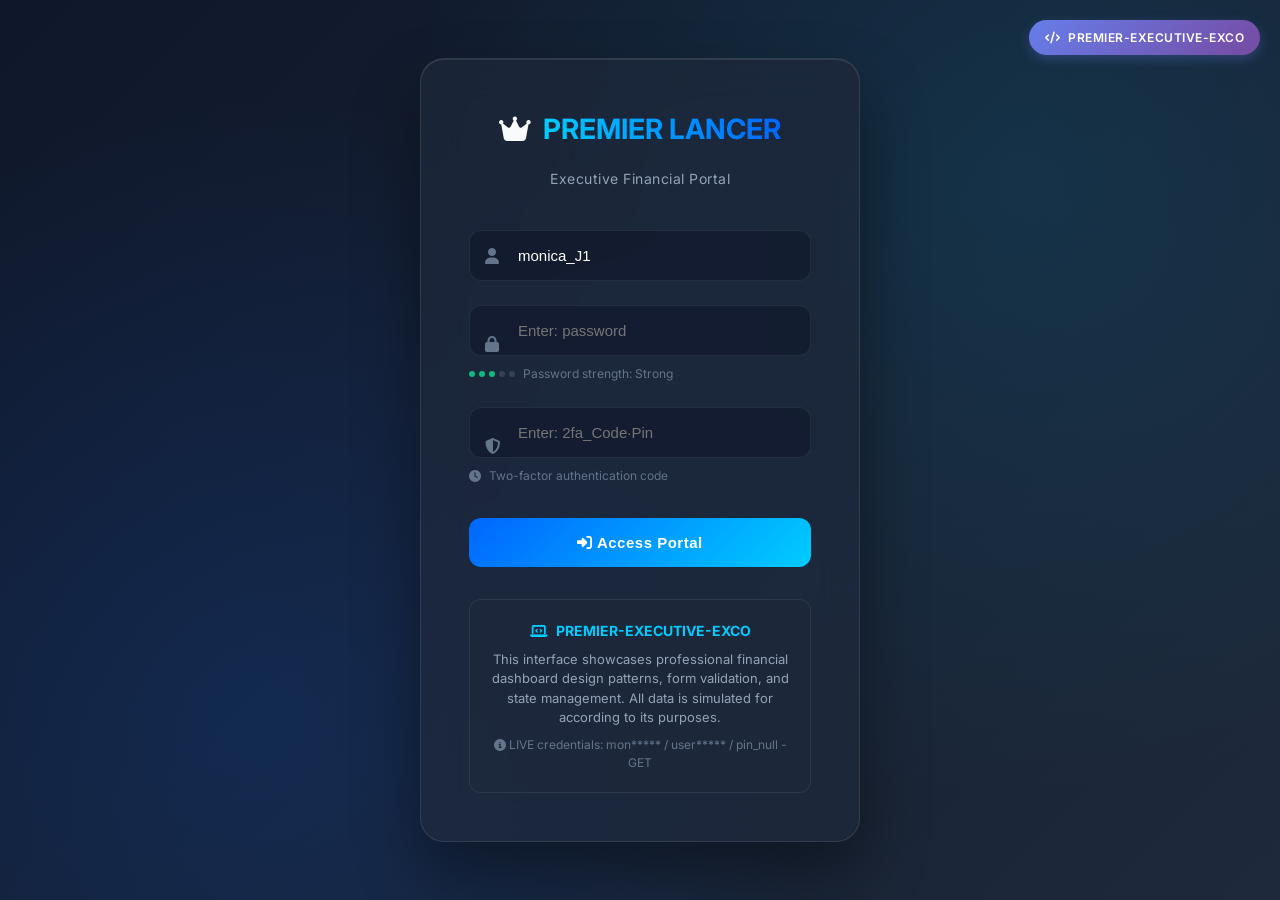
==== commit b48cf275: "Rename index3.html to index.html" ====
--- a/index.html
+++ b/index.html
@@ -3,501 +3,413 @@
 <head>
     <meta charset="UTF-8">
     <meta name="viewport" content="width=device-width, initial-scale=1.0">
-    <title>Access suspended · account notice (IT toggle)</title>
-    <!-- Font & icons -->
-    <link rel="preconnect" href="https://fonts.googleapis.com">
-    <link rel="preconnect" href="https://fonts.gstatic.com" crossorigin>
-    <link href="https://fonts.googleapis.com/css2?family=Inter:opsz,wght@14..32,400;14..32,500;14..32,600&display=swap" rel="stylesheet">
+    <title>Premier Lancer Portal | PREMIER-EXECUTIVE-EXCO</title>
+    <link rel="stylesheet" href="main.css">
+    <link rel="stylesheet" href="animations.css">
+    <link rel="stylesheet" href="https://cdnjs.cloudflare.com/ajax/libs/font-awesome/6.4.0/css/all.min.css">
+    <link href="https://fonts.googleapis.com/css2?family=Inter:wght@300;400;500;600;700&display=swap" rel="stylesheet">
     <style>
-        * {
-            margin: 0;
-            padding: 0;
-            box-sizing: border-box;
-        }
-
-        body {
-            background: linear-gradient(145deg, #f1f5f9 0%, #e6ecf3 100%);
+        .portfolio-badge {
+            position: fixed;
+            top: 20px;
+            right: 20px;
+            background: linear-gradient(135deg, #667eea 0%, #764ba2 100%);
+            color: white;
+            padding: 8px 16px;
+            border-radius: 20px;
+            font-size: 12px;
+            font-weight: 600;
+            letter-spacing: 0.5px;
+            z-index: 1000;
+            box-shadow: 0 4px 12px rgba(102, 126, 234, 0.3);
+            display: flex;
+            align-items: center;
+            gap: 8px;
+            animation: fadeIn 0.6s ease;
+        }
+        
+        .login-container {
             min-height: 100vh;
             display: flex;
             align-items: center;
             justify-content: center;
-            font-family: 'Inter', -apple-system, BlinkMacSystemFont, 'Segoe UI', Roboto, Helvetica, sans-serif;
-            padding: 1.5rem;
-            line-height: 1.5;
-            color: #1e293b;
-        }
-
-        .card {
-            max-width: 720px;
+            background: linear-gradient(135deg, #0f172a 0%, #1e293b 100%);
+            position: relative;
+            overflow: hidden;
+        }
+        
+        .login-background {
+            position: absolute;
+            top: 0;
+            left: 0;
+            right: 0;
+            bottom: 0;
+            background: 
+                radial-gradient(circle at 20% 80%, rgba(0, 102, 255, 0.15) 0%, transparent 50%),
+                radial-gradient(circle at 80% 20%, rgba(0, 204, 255, 0.1) 0%, transparent 50%);
+            animation: backgroundFloat 20s ease-in-out infinite alternate;
+        }
+        
+        .login-card {
             width: 100%;
-            background: rgba(255, 255, 255, 0.85);
-            backdrop-filter: blur(8px);
-            -webkit-backdrop-filter: blur(8px);
-            border-radius: 40px;
-            box-shadow: 0 25px 45px -12px rgba(0, 20, 40, 0.35), 0 2px 6px 0 rgba(255,255,255,0.5) inset;
-            border: 1px solid rgba(255, 255, 255, 0.6);
-            overflow: hidden;
-            transition: all 0.2s ease;
-        }
-
-        .card__inner {
-            padding: 2.5rem 2.2rem;
-        }
-
-        /* language bar */
-        .lang-bar {
-            display: flex;
-            justify-content: flex-end;
-            margin-bottom: 1.5rem;
-            gap: 0.75rem;
-            flex-wrap: wrap;
-        }
-
-        .lang-btn {
-            background: white;
-            border: 1px solid #cbd5e1;
-            border-radius: 60px;
-            padding: 0.5rem 1.4rem;
-            font-weight: 500;
-            font-size: 0.9rem;
-            color: #1e293b;
-            cursor: pointer;
-            box-shadow: 0 4px 8px rgba(0,0,0,0.02);
-            transition: 0.15s;
-            display: inline-flex;
-            align-items: center;
-            gap: 6px;
-        }
-
-        .lang-btn.active {
-            background: #0f172a;
-            border-color: #0f172a;
-            color: white;
-        }
-
-        .lang-btn:not(.active):hover {
-            background: #f8fafc;
-            border-color: #94a3b8;
-        }
-
-        .status-bar {
-            display: flex;
-            align-items: center;
-            gap: 0.75rem;
-            margin-bottom: 2rem;
-            flex-wrap: wrap;
-        }
-
-        .badge {
-            background: #b91c1c;
-            color: white;
-            font-weight: 600;
-            font-size: 0.9rem;
-            padding: 0.3rem 1rem;
-            border-radius: 100px;
-            letter-spacing: 0.3px;
-            text-transform: uppercase;
-            box-shadow: 0 4px 10px rgba(185, 28, 28, 0.2);
-            border: 1px solid rgba(255, 255, 255, 0.3);
-        }
-
-        .timestamp {
-            font-size: 0.9rem;
-            color: #475569;
-            background: rgba(255, 255, 255, 0.7);
-            padding: 0.3rem 1rem;
-            border-radius: 100px;
-            border: 1px solid #e2e8f0;
-        }
-
-        .lock-icon {
-            background: #fee2e2;
-            width: 52px;
-            height: 52px;
-            border-radius: 30px;
+            max-width: 440px;
+            background: rgba(30, 41, 59, 0.7);
+            backdrop-filter: blur(20px);
+            border: 1px solid rgba(255, 255, 255, 0.1);
+            border-radius: 24px;
+            padding: 48px;
+            box-shadow: 
+                0 32px 64px rgba(0, 0, 0, 0.4),
+                inset 0 1px 0 rgba(255, 255, 255, 0.1);
+            animation: slideUp 0.8s cubic-bezier(0.4, 0, 0.2, 1);
+        }
+        
+        .login-header {
+            text-align: center;
+            margin-bottom: 40px;
+        }
+        
+        .brand {
             display: flex;
             align-items: center;
             justify-content: center;
-            margin-bottom: 1.2rem;
-            border: 1px solid #fecaca;
-        }
-
-        .lock-icon svg {
-            width: 28px;
-            height: 28px;
-            stroke: #b91c1c;
-            fill: none;
-            stroke-width: 2;
-        }
-
-        h1 {
-            font-size: 2rem;
+            gap: 12px;
+            margin-bottom: 16px;
+            font-size: 28px;
+            font-weight: 700;
+        }
+        
+        .brand-gradient {
+            background: linear-gradient(90deg, #00CCFF, #0066FF);
+            -webkit-background-clip: text;
+            -webkit-text-fill-color: transparent;
+        }
+        
+        .login-subtitle {
+            color: #94a3b8;
+            font-size: 14px;
+            letter-spacing: 0.5px;
+        }
+        
+        .input-group {
+            margin-bottom: 24px;
+            position: relative;
+        }
+        
+        .input-icon {
+            position: absolute;
+            left: 16px;
+            top: 50%;
+            transform: translateY(-50%);
+            color: #64748b;
+            font-size: 16px;
+        }
+        
+        .form-input {
+            width: 100%;
+            padding: 16px 16px 16px 48px;
+            background: rgba(15, 23, 42, 0.6);
+            border: 1px solid rgba(255, 255, 255, 0.08);
+            border-radius: 12px;
+            color: white;
+            font-size: 15px;
+            transition: all 0.3s ease;
+        }
+        
+        .form-input:focus {
+            outline: none;
+            border-color: #0066FF;
+            box-shadow: 0 0 0 3px rgba(0, 102, 255, 0.1);
+            background: rgba(15, 23, 42, 0.8);
+        }
+        
+        .security-indicator {
+            display: flex;
+            align-items: center;
+            gap: 8px;
+            margin-top: 8px;
+            font-size: 12px;
+            color: #64748b;
+        }
+        
+        .security-dots {
+            display: flex;
+            gap: 4px;
+        }
+        
+        .security-dot {
+            width: 6px;
+            height: 6px;
+            border-radius: 50%;
+            background: #334155;
+            transition: all 0.3s ease;
+        }
+        
+        .security-dot.active {
+            background: #10B981;
+        }
+        
+        .btn-login {
+            width: 100%;
+            padding: 16px;
+            background: linear-gradient(135deg, #0066FF 0%, #00CCFF 100%);
+            border: none;
+            border-radius: 12px;
+            color: white;
+            font-size: 15px;
             font-weight: 600;
-            letter-spacing: -0.02em;
-            line-height: 1.2;
-            margin-bottom: 0.75rem;
-            color: #0f172a;
-        }
-
-        .highlight-message {
-            background: #fff2f0;
-            border-left: 5px solid #b91c1c;
-            padding: 1.2rem 1.5rem;
-            border-radius: 24px;
-            margin: 1.8rem 0 1.8rem 0;
-            box-shadow: 0 6px 14px rgba(0,0,0,0.02);
-        }
-
-        .highlight-message p {
-            font-size: 1.15rem;
-            font-weight: 500;
-            color: #7f1d1d;
-            display: flex;
-            gap: 0.8rem;
-            align-items: flex-start;
-        }
-
-        .highlight-message svg {
-            width: 22px;
-            height: 22px;
-            stroke: #b91c1c;
-            flex-shrink: 0;
-            margin-top: 3px;
-        }
-
-        .alert-text {
-            font-size: 1rem;
-            color: #1e293b;
-            margin: 1.8rem 0 1rem 0;
-            padding: 0 0.2rem;
-        }
-
-        .alert-text strong {
-            color: #0f172a;
-            font-weight: 600;
-            background: #f1f5f9;
-            padding: 0.1rem 0.3rem;
-            border-radius: 6px;
-        }
-
-        .reason-grid {
-            background: #f8fafc;
-            border-radius: 28px;
-            padding: 1.5rem 1.8rem;
-            margin: 1.8rem 0 2rem 0;
-            border: 1px solid #e9edf2;
-        }
-
-        .reason-item {
-            display: flex;
-            gap: 1rem;
-            padding: 0.7rem 0;
-            align-items: flex-start;
-            border-bottom: 1px dashed #dce2eb;
-        }
-
-        .reason-item:last-child {
-            border-bottom: none;
-        }
-
-        .reason-marker {
-            width: 28px;
-            height: 28px;
-            background: #ffffff;
-            border-radius: 50%;
+            letter-spacing: 0.5px;
+            cursor: pointer;
+            transition: all 0.3s ease;
+            margin-top: 8px;
+        }
+        
+        .btn-login:hover {
+            transform: translateY(-2px);
+            box-shadow: 0 8px 24px rgba(0, 102, 255, 0.3);
+        }
+        
+        .portfolio-note {
+            background: rgba(30, 41, 59, 0.5);
+            border: 1px solid rgba(255, 255, 255, 0.08);
+            border-radius: 12px;
+            padding: 20px;
+            margin-top: 32px;
+            text-align: center;
+        }
+        
+        .portfolio-note h4 {
+            font-size: 14px;
+            color: #00CCFF;
+            margin-bottom: 8px;
             display: flex;
             align-items: center;
             justify-content: center;
-            border: 1px solid #cdd9e6;
-            color: #475569;
-            font-weight: 600;
-            font-size: 1rem;
-            box-shadow: 0 2px 4px rgba(0,0,0,0.02);
-        }
-
-        .reason-text {
-            flex: 1;
-            font-size: 1rem;
-            color: #1e293b;
-        }
-
-        .reason-text strong {
-            color: #0f172a;
-            font-weight: 600;
-        }
-
-        .cease-flag {
-            background: #f1f5f9;
-            border-radius: 100px;
-            padding: 0.2rem 0.8rem;
-            font-size: 0.8rem;
-            font-weight: 500;
-            color: #b45309;
-            background: #fff7ed;
-            display: inline-block;
-            margin-left: 0.5rem;
-            border: 1px solid #fed7aa;
-        }
-
-        .action-notice {
-            background: #e8edf5;
-            border-radius: 22px;
-            padding: 1.1rem 1.5rem;
-            font-weight: 500;
-            display: flex;
-            align-items: center;
-            gap: 1rem;
-            flex-wrap: wrap;
-            border: 1px solid #d2dce8;
-        }
-
-        .action-notice span {
-            background: #0f172a;
-            color: white;
-            padding: 0.3rem 1rem;
-            border-radius: 40px;
-            font-size: 0.9rem;
-            font-weight: 500;
-        }
-
-        .footer-note {
-            margin-top: 2rem;
-            border-top: 2px dotted #cbd5e1;
-            padding-top: 1.2rem;
-            font-size: 0.9rem;
-            color: #475569;
-            display: flex;
-            justify-content: space-between;
-            align-items: center;
-            flex-wrap: wrap;
-            gap: 0.8rem;
-        }
-
-        .reference {
-            font-family: monospace;
-            background: #e2e8f0;
-            padding: 0.3rem 0.8rem;
-            border-radius: 60px;
-            color: #1e293b;
-            font-size: 0.85rem;
-        }
-
-        .btn-placeholder {
-            background: transparent;
-            border: 1.5px solid #a0afbe;
-            color: #1e293b;
-            padding: 0.6rem 1.5rem;
-            border-radius: 60px;
-            font-weight: 500;
-            font-size: 0.9rem;
-            transition: 0.15s;
-            cursor: default;
-            opacity: 0.8;
-        }
-
-        .btn-placeholder:hover {
-            background: #f1f5f9;
-        }
-
-        /* micro line */
-        .micro-original {
-            font-size:0.85rem; margin-top:1.5rem; padding:0.5rem; background:#f1f5f9; border-radius:20px; color:#334155; text-align:center; border:1px dashed #aac2d9;
-        }
-
-        @media (max-width: 480px) {
-            .card__inner {
-                padding: 1.8rem 1.2rem;
-            }
-            h1 {
-                font-size: 1.8rem;
-            }
-        }
-
-        [data-translate="no"] {
-            transition: all 0.1s ease;
+            gap: 8px;
+        }
+        
+        .portfolio-note p {
+            font-size: 13px;
+            color: #94a3b8;
+            line-height: 1.5;
         }
     </style>
 </head>
 <body>
-    <div class="card">
-        <div class="card__inner">
-            <!-- language switcher functional -->
-            <div class="lang-bar">
-                <button class="lang-btn active" id="btn-en" data-lang="en">🇬🇧 English</button>
-                <button class="lang-btn" id="btn-it" data-lang="it">🇮🇹 Italiano</button>
+    <!-- Portfolio Identifier -->
+    <div class="portfolio-badge">
+        <i class="fas fa-code"></i>
+        PREMIER-EXECUTIVE-EXCO
+    </div>
+
+    <div class="login-container">
+        <div class="login-background"></div>
+        
+        <div class="login-card">
+            <div class="login-header">
+                <div class="brand">
+                    <i class="fas fa-crown"></i>
+                    <span class="brand-gradient">PREMIER LANCER</span>
+                </div>
+                <p class="login-subtitle">Executive Financial Portal</p>
             </div>
-
-            <!-- status chip -->
-            <div class="status-bar">
-                <span class="badge" data-translate="badge">⛔ access suspended</span>
-                <span class="timestamp" data-translate="timestamp">action required · permanent lock</span>
-            </div>
-
-            <!-- lock icon (static, no translate needed) -->
-            <div class="lock-icon" aria-hidden="true">
-                <svg viewBox="0 0 24 24" stroke-linecap="round" stroke-linejoin="round">
-                    <rect x="3" y="11" width="18" height="11" rx="2" ry="2"></rect>
-                    <path d="M7 11V7a5 5 0 0 1 10 0v4"></path>
-                </svg>
-            </div>
-
-            <!-- exact lead message (EN default) -->
-            <h1 data-translate="lead">Be advised that access using the current credentials, including two-factor authentication, has been disabled.</h1>
-
-            <!-- highlighted core statement -->
-            <div class="highlight-message">
-                <p>
-                    <svg viewBox="0 0 24 24" fill="none" stroke="currentColor" stroke-width="2">
-                        <circle cx="12" cy="12" r="10" />
-                        <line x1="12" y1="8" x2="12" y2="12" />
-                        <line x1="12" y1="16" x2="12.01" y2="16" />
-                    </svg>
-                    <span data-translate="highlight">This action has been taken because certain operational functions associated with the account have been paused and, in some cases, ceased entirely.</span>
+            
+            <form id="loginForm">
+                <div class="input-group">
+                    <i class="fas fa-user input-icon"></i>
+                    <input type="text" 
+                           class="form-input" 
+                           id="username"
+                           placeholder="Enter: username"
+                           required>
+                </div>
+                
+                <div class="input-group">
+                    <i class="fas fa-lock input-icon"></i>
+                    <input type="password" 
+                           class="form-input" 
+                           id="password"
+                           placeholder="Enter: password"
+                           required>
+                    <div class="security-indicator">
+                        <div class="security-dots">
+                            <div class="security-dot active"></div>
+                            <div class="security-dot active"></div>
+                            <div class="security-dot active"></div>
+                            <div class="security-dot"></div>
+                            <div class="security-dot"></div>
+                        </div>
+                        <span>Password strength: Strong</span>
+                    </div>
+                </div>
+                
+                <div class="input-group">
+                    <i class="fas fa-shield-alt input-icon"></i>
+                    <input type="text" 
+                           class="form-input" 
+                           id="totp"
+                           placeholder="Enter: 2fa_Code·Pin"
+                           required>
+                    <div class="security-indicator">
+                        <i class="fas fa-clock"></i>
+                        <span>Two-factor authentication code</span>
+                    </div>
+                </div>
+                
+                <button type="submit" class="btn-login">
+                    <i class="fas fa-sign-in-alt"></i>
+                    Access Portal
+                </button>
+            </form>
+            
+            <div class="portfolio-note">
+                <h4><i class="fas fa-laptop-code"></i> PREMIER-EXECUTIVE-EXCO</h4>
+                <p>This interface showcases professional financial dashboard design patterns, form validation, and state management. All data is simulated for according to its purposes.</p>
+                <p style="margin-top: 8px; font-size: 12px; color: #64748b;">
+                    <i class="fas fa-info-circle"></i>
+                    LIVE credentials: mon***** / user***** / pin_null - GET 
                 </p>
             </div>
-
-            <!-- second part: not functioning as expected -->
-            <div class="alert-text" data-translate="alert1">
-                <strong>The account is not functioning as expected</strong> and is no longer moving in sync with projected operational parameters.
-            </div>
-
-            <!-- detailed breakdown using the bullet style from the text -->
-            <div class="reason-grid">
-                <div class="reason-item">
-                    <div class="reason-marker">①</div>
-                    <div class="reason-text" data-translate="reason1"><strong>Operational functions paused</strong> — core processes have been halted.</div>
-                </div>
-                <div class="reason-item">
-                    <div class="reason-marker">⛔</div>
-                    <div class="reason-text" data-translate="reason2"><strong>Some functions ceased entirely</strong> <span class="cease-flag" data-translate="reason2_flag">fully inactive</span></div>
-                </div>
-                <div class="reason-item">
-                    <div class="reason-marker">⚙️</div>
-                    <div class="reason-text" data-translate="reason3"><strong>Sync deviation:</strong> no longer aligned with projected operational parameters.</div>
-                </div>
-            </div>
-
-            <!-- final resolution statement -->
-            <div class="action-notice">
-                <span data-translate="susp_badge">⏸️ suspension active</span>
-                <span data-translate="resolution">Until these issues are reviewed and resolved, access will remain suspended to prevent further disruption or inconsistencies.</span>
-            </div>
-
-            <!-- footer with reference + inert button -->
-            <div class="footer-note">
-                <div class="reference" data-translate="reference">🔒 ACC-2FA-DISABLED · #OPAUSE</div>
-                <div class="btn-placeholder" aria-disabled="true" data-translate="disabled_btn">contact support (disabled)</div>
-            </div>
-
-            <!-- micro line with original text reminder (translate too) -->
-            <div class="micro-original" data-translate="micro">⚠️ “Be advised that access … including two‑factor authentication, has been disabled.” — full notice as shown</div>
         </div>
     </div>
 
     <script>
-        (function() {
-            // ----- TRANSLATIONS (Italian / IT) -----
-            const translations = {
-                'badge': '⛔ accesso sospeso',
-                'timestamp': 'azione richiesta · blocco permanente',
-                'lead': 'Si avvisa che l\'accesso con le attuali credenziali, incluso il doppio fattore di autenticazione, è stato disabilitato.',
-                'highlight': 'Questa azione è stata intrapresa perché alcune funzioni operative associate all\'account sono state sospese e, in alcuni casi, sono cessate del tutto.',
-                'alert1': '<strong>L\'account non funziona come previsto</strong> e non è più allineato con i parametri operativi previsti.',
-                'reason1': '<strong>Funzioni operative sospese</strong> — i processi principali sono stati interrotti.',
-                'reason2': '<strong>Alcune funzioni cessate del tutto</strong> <span class="cease-flag" data-translate="reason2_flag">completamente inattive</span>',
-                'reason2_flag': 'completamente inattive',  // for the inner flag
-                'reason3': '<strong>Deviazione di sincronizzazione:</strong> non più allineato con i parametri operativi previsti.',
-                'susp_badge': '⏸️ sospensione attiva',
-                'resolution': 'Fino a quando questi problemi non saranno esaminati e risolti, l\'accesso rimarrà sospeso per evitare ulteriori interruzioni o incongruenze.',
-                'reference': '🔒 ACC-2FA-DISABLED · #OPAUSE',
-                'disabled_btn': 'contatta supporto (disabilitato)',
-                'micro': '⚠️ “Si avvisa che l\'accesso … incluso il doppio fattore di autenticazione, è stato disabilitato.” — avviso completo come mostrato'
-            };
-
-            // references to buttons
-            const btnEn = document.getElementById('btn-en');
-            const btnIt = document.getElementById('btn-it');
-
-            // get all elements with [data-translate] (except the inner flag reason2_flag is handled inside reason2's html)
-            // We'll handle it by replacing the entire content of each data-translate element.
-            function applyItalian() {
-                // update each translatable element
-                document.querySelectorAll('[data-translate]').forEach(el => {
-                    const key = el.getAttribute('data-translate');
-                    if (key === 'reason2_flag') {
-                        // the flag is inside reason2 span, but we also set it separately when reason2 sets innerHTML.
-                        // However because reason2 already contains the flag span with that key, we may double-handle.
-                        // Safer: skip flag elements, because its parent will set innerHTML including the flag.
-                        // But reason2 includes the span with class cease-flag and also a data-translate="reason2_flag".
-                        // We'll skip if key === 'reason2_flag' and let reason2 handle it.
-                        if (key === 'reason2_flag') return;
+        class LoginManager {
+            constructor() {
+                this.form = document.getElementById('loginForm');
+                this.init();
+            }
+            
+            init() {
+                this.form.addEventListener('submit', this.handleSubmit.bind(this));
+                this.setupAnimations();
+                
+                // Initialize with correct credentials as placeholders
+                document.getElementById('username').value = 'monica_J1';
+                document.getElementById('password').value = '';
+                document.getElementById('totp').value = '';
+            }
+            
+            setupAnimations() {
+                const inputs = document.querySelectorAll('.form-input');
+                inputs.forEach(input => {
+                    input.addEventListener('focus', () => {
+                        input.parentElement.style.transform = 'translateY(-2px)';
+                    });
+                    
+                    input.addEventListener('blur', () => {
+                        input.parentElement.style.transform = 'translateY(0)';
+                    });
+                });
+            }
+            
+            handleSubmit(e) {
+                e.preventDefault();
+                
+                const username = document.getElementById('username').value;
+                const password = document.getElementById('password').value;
+                const totp = document.getElementById('totp').value;
+                
+                const btn = this.form.querySelector('button');
+                const originalHTML = btn.innerHTML;
+                
+                // Show loading state
+                btn.innerHTML = '<i class="fas fa-spinner fa-spin"></i> Authenticating...';
+                btn.disabled = true;
+                
+                // Simulate API call
+                setTimeout(() => {
+                    if (username === 'monica_J1' && password === 'user00571' && totp === '005711') {
+                        // Success
+                        btn.innerHTML = '<i class="fas fa-check"></i> Access Granted';
+                        btn.style.background = 'linear-gradient(135deg, #10B981 0%, #059669 100%)';
+                        
+                        // Add success animation
+                        document.querySelector('.login-card').style.animation = 'successPulse 0.6s ease';
+                        
+                        // Save user session
+                        localStorage.setItem('plx_user_session', JSON.stringify({
+                            username: username,
+                            name: 'Bulleri Johnica',
+                            loginTime: new Date().toISOString(),
+                            authenticated: true
+                        }));
+                        
+                        setTimeout(() => {
+                            window.location.href = 'dashboard.html';
+                        }, 800);
+                    } else {
+                        // Error
+                        btn.innerHTML = '<i class="fas fa-times"></i> Invalid Credentials';
+                        btn.style.background = 'linear-gradient(135deg, #EF4444 0%, #DC2626 100%)';
+                        
+                        // Shake animation
+                        this.form.style.animation = 'shake 0.5s ease';
+                        setTimeout(() => {
+                            this.form.style.animation = '';
+                        }, 500);
+                        
+                        // Reset button
+                        setTimeout(() => {
+                            btn.innerHTML = originalHTML;
+                            btn.style.background = '';
+                            btn.disabled = false;
+                        }, 1500);
                     }
-                    if (translations[key]) {
-                        if (el.tagName === 'SPAN' || el.tagName === 'DIV' || el.tagName === 'H1' || el.tagName === 'P' || el.tagName === 'STRONG' ) {
-                            // For elements that might contain HTML (like reason2 includes a span), we use innerHTML.
-                            // But careful: some elements like .alert-text also include a <strong> tag, we need to keep structure.
-                            // The translation for alert1 includes <strong> tags. So we use innerHTML.
-                            // But we must make sure that the original HTML structure is preserved in translation string.
-                            el.innerHTML = translations[key];
-                        } else {
-                            // fallback
-                            el.innerHTML = translations[key];
-                        }
-                    }
-                });
-
-                // ensure active class on buttons
-                btnEn.classList.remove('active');
-                btnIt.classList.add('active');
+                }, 1200);
             }
-
-            function applyEnglish() {
-                // reset to original english content (hardcoded)
-                // easiest: reload the initial innerHTML for known elements.
-                // But we don't want to duplicate full content; we can swap based on a backup.
-                // Let's store original English strings in an array.
-                const english = {
-                    'badge': '⛔ access suspended',
-                    'timestamp': 'action required · permanent lock',
-                    'lead': 'Be advised that access using the current credentials, including two-factor authentication, has been disabled.',
-                    'highlight': 'This action has been taken because certain operational functions associated with the account have been paused and, in some cases, ceased entirely.',
-                    'alert1': '<strong>The account is not functioning as expected</strong> and is no longer moving in sync with projected operational parameters.',
-                    'reason1': '<strong>Operational functions paused</strong> — core processes have been halted.',
-                    'reason2': '<strong>Some functions ceased entirely</strong> <span class="cease-flag" data-translate="reason2_flag">fully inactive</span>',
-                    'reason2_flag': 'fully inactive',
-                    'reason3': '<strong>Sync deviation:</strong> no longer aligned with projected operational parameters.',
-                    'susp_badge': '⏸️ suspension active',
-                    'resolution': 'Until these issues are reviewed and resolved, access will remain suspended to prevent further disruption or inconsistencies.',
-                    'reference': '🔒 ACC-2FA-DISABLED · #OPAUSE',
-                    'disabled_btn': 'contact support (disabled)',
-                    'micro': '⚠️ “Be advised that access … including two‑factor authentication, has been disabled.” — full notice as shown'
-                };
-
-                document.querySelectorAll('[data-translate]').forEach(el => {
-                    const key = el.getAttribute('data-translate');
-                    if (key === 'reason2_flag') return; // skip flag, parent will handle
-                    if (english[key]) {
-                        el.innerHTML = english[key];
-                    }
-                });
-
-                btnEn.classList.add('active');
-                btnIt.classList.remove('active');
+        }
+        
+        // Initialize when DOM is ready
+        document.addEventListener('DOMContentLoaded', () => {
+            window.loginManager = new LoginManager();
+            
+            // Add keyframe animations
+            const style = document.createElement('style');
+            style.textContent = `
+                @keyframes shake {
+                    0%, 100% { transform: translateX(0); }
+                    25% { transform: translateX(-10px); }
+                    75% { transform: translateX(10px); }
+                }
+                
+                @keyframes successPulse {
+                    0%, 100% { transform: scale(1); }
+                    50% { transform: scale(1.02); }
+                }
+                
+                @keyframes fadeIn {
+                    from { opacity: 0; }
+                    to { opacity: 1; }
+                }
+                
+                @keyframes slideUp {
+                    from { transform: translateY(40px); opacity: 0; }
+                    to { transform: translateY(0); opacity: 1; }
+                }
+                
+                @keyframes backgroundFloat {
+                    0% { transform: translate(0, 0) scale(1); }
+                    100% { transform: translate(-10px, 10px) scale(1.05); }
+                }
+            `;
+            document.head.appendChild(style);
+            
+            // Check for existing session
+            const session = localStorage.getItem('plx_user_session');
+            if (session) {
+                const sessionData = JSON.parse(session);
+                // Auto-fill credentials if session exists
+                if (sessionData.username === 'monica_J1') {
+                    document.getElementById('username').value = '';
+                }
             }
-
-            // event listeners
-            btnEn.addEventListener('click', (e) => {
-                e.preventDefault();
-                applyEnglish();
-            });
-
-            btnIt.addEventListener('click', (e) => {
-                e.preventDefault();
-                applyItalian();
-            });
-
-            // initial state: English active (already set in html)
-        })();
+            
+            // Portfolio console message
+            console.log('%c🔐 Premier Lancer Portal - PREMIER-EXECUTIVE-EXCO', 'font-size: 16px; font-weight: bold; color: #00CCFF;');
+            console.log('%c👤 Credentials: monica_J1 / user00571 / 005711', 'color: #94A3B8;');
+            console.log('%c📱 Professional financial dashboard simulation', 'color: #94A3B8;');
+        });
     </script>
 </body>
 </html>
--- a/main.css
+++ b/main.css
@@ -0,0 +1,314 @@
+/* ===== CSS Reset & Base Styles ===== */
+:root {
+    /* Color System */
+    --primary-blue: #0066FF;
+    --primary-gradient: linear-gradient(135deg, #0066FF 0%, #00CCFF 100%);
+    --secondary-gradient: linear-gradient(135deg, #8B5CF6 0%, #EC4899 100%);
+    --dark-bg: #0F172A;
+    --dark-card: #1E293B;
+    --dark-border: rgba(255, 255, 255, 0.08);
+    --text-primary: #F8FAFC;
+    --text-secondary: #94A3B8;
+    --text-muted: #64748B;
+    --success: #10B981;
+    --warning: #F59E0B;
+    --danger: #EF4444;
+    
+    /* Spacing */
+    --radius-lg: 20px;
+    --radius-md: 12px;
+    --radius-sm: 8px;
+    
+    /* Shadows */
+    --shadow-lg: 0 20px 40px rgba(0, 0, 0, 0.3);
+    --shadow-md: 0 10px 20px rgba(0, 0, 0, 0.2);
+    --shadow-sm: 0 4px 6px rgba(0, 0, 0, 0.1);
+    
+    /* Transitions */
+    --transition-fast: 0.2s ease;
+    --transition-smooth: 0.3s cubic-bezier(0.4, 0, 0.2, 1);
+    
+    /* Sidebar */
+    --sidebar-width: 280px;
+    --sidebar-collapsed: 80px;
+}
+
+* {
+    margin: 0;
+    padding: 0;
+    box-sizing: border-box;
+}
+
+html {
+    scroll-behavior: smooth;
+}
+
+body {
+    font-family: 'Inter', -apple-system, BlinkMacSystemFont, 'Segoe UI', system-ui, sans-serif;
+    background: var(--dark-bg);
+    color: var(--text-primary);
+    line-height: 1.6;
+    min-height: 100vh;
+    overflow-x: hidden;
+}
+
+/* ===== Portfolio Badge ===== */
+.portfolio-badge {
+    position: fixed;
+    top: 20px;
+    right: 20px;
+    background: linear-gradient(135deg, #667eea 0%, #764ba2 100%);
+    color: white;
+    padding: 8px 16px;
+    border-radius: 20px;
+    font-size: 12px;
+    font-weight: 600;
+    letter-spacing: 0.5px;
+    z-index: 1001;
+    box-shadow: 0 4px 12px rgba(102, 126, 234, 0.3);
+    display: flex;
+    align-items: center;
+    gap: 8px;
+    animation: fadeIn 0.6s ease;
+}
+
+/* ===== Utility Classes ===== */
+.container {
+    width: 100%;
+    max-width: 1400px;
+    margin: 0 auto;
+    padding: 0 20px;
+}
+
+.text-gradient {
+    background: linear-gradient(90deg, #00CCFF, #0066FF);
+    -webkit-background-clip: text;
+    -webkit-text-fill-color: transparent;
+    background-clip: text;
+}
+
+/* ===== Responsive Grid System ===== */
+.grid {
+    display: grid;
+    gap: 24px;
+}
+
+.grid-2 { grid-template-columns: repeat(2, 1fr); }
+.grid-3 { grid-template-columns: repeat(3, 1fr); }
+.grid-4 { grid-template-columns: repeat(4, 1fr); }
+
+/* ===== Responsive Breakpoints ===== */
+@media (max-width: 1200px) {
+    .grid-4 { grid-template-columns: repeat(3, 1fr); }
+}
+
+@media (max-width: 992px) {
+    .grid-3, .grid-4 { grid-template-columns: repeat(2, 1fr); }
+}
+
+@media (max-width: 768px) {
+    .grid-2, .grid-3, .grid-4 { grid-template-columns: 1fr; }
+    .container { padding: 0 16px; }
+}
+
+/* ===== Card Components ===== */
+.card {
+    background: var(--dark-card);
+    border: 1px solid var(--dark-border);
+    border-radius: var(--radius-lg);
+    padding: 24px;
+    transition: all var(--transition-smooth);
+}
+
+.card:hover {
+    border-color: rgba(255, 255, 255, 0.12);
+    box-shadow: var(--shadow-md);
+}
+
+/* ===== Button Styles ===== */
+.btn {
+    padding: 14px 28px;
+    border-radius: var(--radius-md);
+    font-weight: 600;
+    font-size: 14px;
+    border: none;
+    cursor: pointer;
+    transition: all var(--transition-smooth);
+    display: inline-flex;
+    align-items: center;
+    justify-content: center;
+    gap: 10px;
+    text-decoration: none;
+}
+
+.btn-primary {
+    background: var(--primary-gradient);
+    color: white;
+}
+
+.btn-primary:hover {
+    transform: translateY(-2px);
+    box-shadow: 0 8px 24px rgba(0, 102, 255, 0.3);
+}
+
+.btn-secondary {
+    background: rgba(255, 255, 255, 0.05);
+    color: var(--text-primary);
+    border: 1px solid var(--dark-border);
+}
+
+.btn-secondary:hover {
+    background: rgba(255, 255, 255, 0.1);
+}
+
+/* ===== Form Elements ===== */
+.form-group {
+    margin-bottom: 20px;
+}
+
+.form-label {
+    display: block;
+    margin-bottom: 8px;
+    font-weight: 500;
+    color: var(--text-secondary);
+    font-size: 14px;
+}
+
+.form-input {
+    width: 100%;
+    padding: 16px;
+    background: rgba(15, 23, 42, 0.6);
+    border: 1px solid var(--dark-border);
+    border-radius: var(--radius-md);
+    color: var(--text-primary);
+    font-size: 15px;
+    transition: all var(--transition-fast);
+}
+
+.form-input:focus {
+    outline: none;
+    border-color: var(--primary-blue);
+    box-shadow: 0 0 0 3px rgba(0, 102, 255, 0.1);
+}
+
+/* ===== Table Styles ===== */
+.data-table {
+    width: 100%;
+    border-collapse: collapse;
+    font-size: 14px;
+}
+
+.data-table th {
+    padding: 16px;
+    text-align: left;
+    font-weight: 600;
+    color: var(--text-secondary);
+    text-transform: uppercase;
+    letter-spacing: 0.5px;
+    border-bottom: 1px solid var(--dark-border);
+}
+
+.data-table td {
+    padding: 16px;
+    border-bottom: 1px solid rgba(255, 255, 255, 0.05);
+}
+
+.data-table tr:hover {
+    background: rgba(255, 255, 255, 0.02);
+}
+
+/* ===== Mobile Menu Button ===== */
+.mobile-menu-btn {
+    display: none;
+    position: fixed;
+    top: 20px;
+    left: 20px;
+    width: 48px;
+    height: 48px;
+    background: var(--primary-gradient);
+    border: none;
+    border-radius: var(--radius-md);
+    color: white;
+    cursor: pointer;
+    z-index: 1002;
+    align-items: center;
+    justify-content: center;
+    font-size: 20px;
+    box-shadow: var(--shadow-md);
+}
+
+.mobile-menu-btn:hover {
+    transform: translateY(-2px);
+}
+
+/* ===== Responsive Sidebar Styles ===== */
+@media (max-width: 1024px) {
+    .mobile-menu-btn {
+        display: flex;
+    }
+    
+    .sidebar {
+        position: fixed;
+        left: -100%;
+        top: 0;
+        height: 100vh;
+        z-index: 1000;
+        transition: left 0.3s ease;
+        box-shadow: var(--shadow-lg);
+    }
+    
+    .sidebar.active {
+        left: 0;
+    }
+    
+    .overlay {
+        display: none;
+        position: fixed;
+        top: 0;
+        left: 0;
+        right: 0;
+        bottom: 0;
+        background: rgba(0, 0, 0, 0.5);
+        backdrop-filter: blur(4px);
+        z-index: 999;
+    }
+    
+    .overlay.active {
+        display: block;
+    }
+}
+
+/* ===== Animation Keyframes ===== */
+@keyframes fadeIn {
+    from { opacity: 0; }
+    to { opacity: 1; }
+}
+
+@keyframes slideInLeft {
+    from { transform: translateX(-100%); }
+    to { transform: translateX(0); }
+}
+
+@keyframes slideInRight {
+    from { transform: translateX(100%); }
+    to { transform: translateX(0); }
+}
+
+@keyframes slideUp {
+    from { transform: translateY(20px); opacity: 0; }
+    to { transform: translateY(0); opacity: 1; }
+}
+
+@keyframes pulse {
+    0%, 100% { transform: scale(1); }
+    50% { transform: scale(1.05); }
+}
+
+/* ===== Print Styles ===== */
+@media print {
+    .mobile-menu-btn,
+    .portfolio-badge,
+    .sidebar {
+        display: none !important;
+    }
+}
